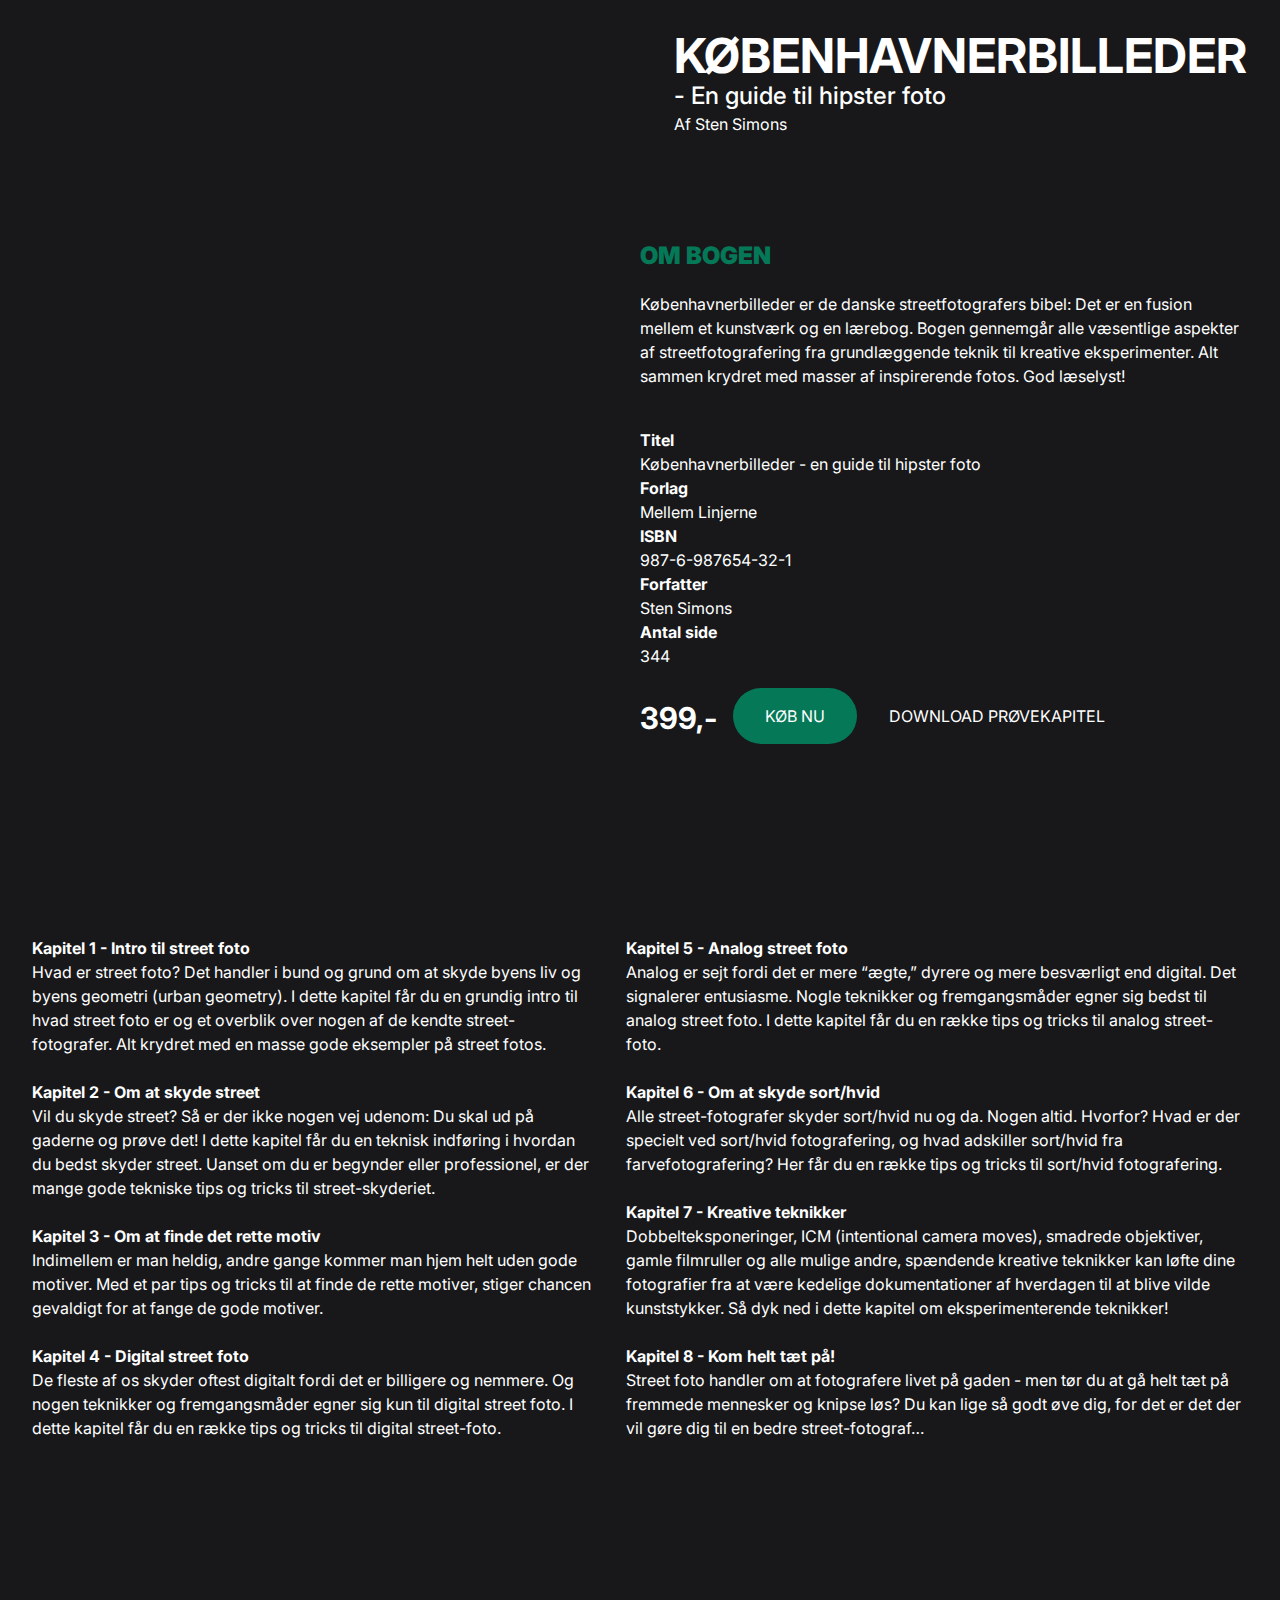
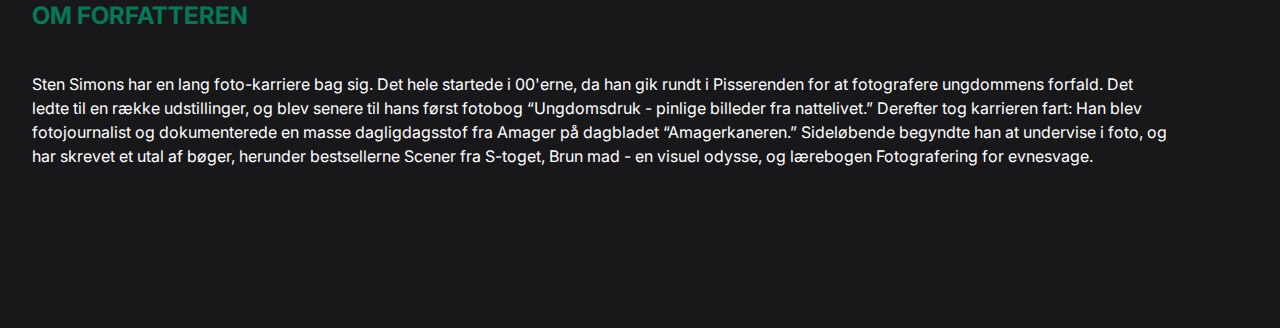
==== index.html @ c7a0a5b3 "Updates" ====
<!DOCTYPE html>
<html lang="en">
  <head>
    <meta charset="UTF-8" />
    <link rel="icon" type="image/svg+xml" href="/vite.svg" />
    <meta name="viewport" content="width=device-width, initial-scale=1.0" />
    <title>Vite App</title>
    <link rel="preconnect" href="https://fonts.googleapis.com" />
    <link rel="preconnect" href="https://fonts.gstatic.com" crossorigin />
    <link
      href="https://fonts.googleapis.com/css2?family=Inter:wght@100;200;300;400;500;600;700;800;900&display=swap"
      rel="stylesheet"
    />
    <script type="module" crossorigin src="./assets/main.ae54f498.js"></script>
    <link rel="stylesheet" href="./assets/index.f1d050c5.css">
  </head>
  <body class="bg-zinc-900 text-white">
    <section class="md:mb-10 md:grid md:grid-cols-2 md:place-items-center">
      <div class="text-center">
        <img class="mb-10" src="img/splash.jpeg" alt="" />
      </div>
      <div class="p-8">
        <h1 class="font text-4xl font-bold md:text-5xl">KØBENHAVNERBILLEDER</h1>
        <h2 class="text-2xl font-medium">- En guide til hipster foto</h2>
        <h3>Af Sten Simons</h3>
      </div>
    </section>
    <section class="mb-20 p-8 md:mb-40 md:grid md:grid-cols-2">
      <div>
        <img src="img/bog2.png" alt="" />
      </div>
      <div>
        <h2 class="mb-5 text-2xl font-black text-emerald-700">OM BOGEN</h2>
        <p class="mb-10">
          Københavnerbilleder er de danske streetfotografers bibel: Det er en
          fusion mellem et kunstværk og en lærebog. Bogen gennemgår alle
          væsentlige aspekter af streetfotografering fra grundlæggende teknik
          til kreative eksperimenter. Alt sammen krydret med masser af
          inspirerende fotos. God læselyst!
        </p>
        <div class="text-sl mb-5">
          <h3 class="font-bold">Titel</h3>
          <h4>Københavnerbilleder - en guide til hipster foto</h4>
          <h3 class="font-bold">Forlag</h3>
          <h4>Mellem Linjerne</h4>
          <h3 class="font-bold">ISBN</h3>
          <h4>987-6-987654-32-1</h4>
          <h3 class="font-bold">Forfatter</h3>
          <h4>Sten Simons</h4>
          <h3 class="font-bold">Antal side</h3>
          <h4>344</h4>
        </div>
        <div class="flex gap-4">
          <h4 class="mt-3 text-3xl font-bold">399,-</h4>
          <button class="rounded-full bg-emerald-700 p-4 pl-8 pr-8">
            KØB NU
          </button>
          <button class="rounded-full p-4">DOWNLOAD PRØVEKAPITEL</button>
        </div>
      </div>
    </section>

    <section class="m-8 gap-8 md:flex md:justify-start">
      <div>
        <h3 class="font-bold">Kapitel 1 - Intro til street foto</h3>
        <p>
          Hvad er street foto? Det handler i bund og grund om at skyde byens liv
          og byens geometri (urban geometry). I dette kapitel får du en grundig
          intro til hvad street foto er og et overblik over nogen af de kendte
          street-fotografer. Alt krydret med en masse gode eksempler på street
          fotos.
        </p>
        <h3 class="mt-6 font-bold">Kapitel 2 - Om at skyde street</h3>
        <p>
          Vil du skyde street? Så er der ikke nogen vej udenom: Du skal ud på
          gaderne og prøve det! I dette kapitel får du en teknisk indføring i
          hvordan du bedst skyder street. Uanset om du er begynder eller
          professionel, er der mange gode tekniske tips og tricks til
          street-skyderiet.
        </p>
        <h3 class="mt-6 font-bold">Kapitel 3 - Om at finde det rette motiv</h3>
        <p>
          Indimellem er man heldig, andre gange kommer man hjem helt uden gode
          motiver. Med et par tips og tricks til at finde de rette motiver,
          stiger chancen gevaldigt for at fange de gode motiver.
        </p>
        <h3 class="mt-6 font-bold">Kapitel 4 - Digital street foto</h3>
        <p>
          De fleste af os skyder oftest digitalt fordi det er billigere og
          nemmere. Og nogen teknikker og fremgangsmåder egner sig kun til
          digital street foto. I dette kapitel får du en række tips og tricks
          til digital street-foto.
        </p>
      </div>
      <div>
        <h3 class="font-bold">Kapitel 5 - Analog street foto</h3>
        <p>
          Analog er sejt fordi det er mere “ægte,” dyrere og mere besværligt end
          digital. Det signalerer entusiasme. Nogle teknikker og fremgangsmåder
          egner sig bedst til analog street foto. I dette kapitel får du en
          række tips og tricks til analog street-foto.
        </p>
        <h3 class="mt-6 font-bold">Kapitel 6 - Om at skyde sort/hvid</h3>
        <p>
          Alle street-fotografer skyder sort/hvid nu og da. Nogen altid.
          Hvorfor? Hvad er der specielt ved sort/hvid fotografering, og hvad
          adskiller sort/hvid fra farvefotografering? Her får du en række tips
          og tricks til sort/hvid fotografering.
        </p>
        <h3 class="mt-6 font-bold">Kapitel 7 - Kreative teknikker</h3>
        <p>
          Dobbelteksponeringer, ICM (intentional camera moves), smadrede
          objektiver, gamle filmruller og alle mulige andre, spændende kreative
          teknikker kan løfte dine fotografier fra at være kedelige
          dokumentationer af hverdagen til at blive vilde kunststykker. Så dyk
          ned i dette kapitel om eksperimenterende teknikker!
        </p>
        <h3 class="mt-6 font-bold">Kapitel 8 - Kom helt tæt på!</h3>
        <p>
          Street foto handler om at fotografere livet på gaden - men tør du at
          gå helt tæt på fremmede mennesker og knipse løs? Du kan lige så godt
          øve dig, for det er det der vil gøre dig til en bedre street-fotograf…
        </p>
      </div>
    </section>

    <section class="m-8 mt-40 gap-20 md:flex md:place-items-center">
      <div>
        <h2 class="mb-10 text-2xl font-bold text-emerald-700">
          OM FORFATTEREN
        </h2>
        <p>
          Sten Simons har en lang foto-karriere bag sig. Det hele startede i
          00'erne, da han gik rundt i Pisserenden for at fotografere ungdommens
          forfald. Det ledte til en række udstillinger, og blev senere til hans
          først fotobog “Ungdomsdruk - pinlige billeder fra nattelivet.”
          Derefter tog karrieren fart: Han blev fotojournalist og dokumenterede
          en masse dagligdagsstof fra Amager på dagbladet “Amagerkaneren.”
          Sideløbende begyndte han at undervise i foto, og har skrevet et utal
          af bøger, herunder bestsellerne Scener fra S-toget, Brun mad - en
          visuel odysse, og lærebogen Fotografering for evnesvage.
        </p>
      </div>
      <div>
        <img class="rounded-l-3xl" src="img/sten_simons.jpg" alt="" />
      </div>
    </section>

    <section class="m-20 grid grid-cols-3 object-cover">
      <img src="img/foraar-med-et-agfa-lebox-2-20.jpg" alt="" />
      <img src="img/orestad-til-islands-brygge-pentax-auto-110-16.jpg" alt="" />
      <img src="img/vinter-2021-med-lomo-smena-17.jpg" alt="" />
      <img src="img/tyk-taage-i-orestad.jpg" alt="" />
      <img src="img/nikkormat-ft2-remiseparken-7.jpg" alt="" />
      <img src="img/kbh-by-night-3.jpg" alt="" />
      <img src="img/agfa-genanvendeligt-kamera-35mm-film-2-7.jpg" alt="" />
      <img src="" alt="" />
    </section>
    
  </body>
</html>
---- assets/index.f1d050c5.css ----
*,:before,:after{box-sizing:border-box;border-width:0;border-style:solid;border-color:#e5e7eb}:before,:after{--tw-content: ""}html{line-height:1.5;-webkit-text-size-adjust:100%;-moz-tab-size:4;-o-tab-size:4;tab-size:4;font-family:ui-sans-serif,system-ui,-apple-system,BlinkMacSystemFont,Segoe UI,Roboto,Helvetica Neue,Arial,Noto Sans,sans-serif,"Apple Color Emoji","Segoe UI Emoji",Segoe UI Symbol,"Noto Color Emoji"}body{margin:0;line-height:inherit}hr{height:0;color:inherit;border-top-width:1px}abbr:where([title]){-webkit-text-decoration:underline dotted;text-decoration:underline dotted}h1,h2,h3,h4,h5,h6{font-size:inherit;font-weight:inherit}a{color:inherit;text-decoration:inherit}b,strong{font-weight:bolder}code,kbd,samp,pre{font-family:ui-monospace,SFMono-Regular,Menlo,Monaco,Consolas,Liberation Mono,Courier New,monospace;font-size:1em}small{font-size:80%}sub,sup{font-size:75%;line-height:0;position:relative;vertical-align:baseline}sub{bottom:-.25em}sup{top:-.5em}table{text-indent:0;border-color:inherit;border-collapse:collapse}button,input,optgroup,select,textarea{font-family:inherit;font-size:100%;font-weight:inherit;line-height:inherit;color:inherit;margin:0;padding:0}button,select{text-transform:none}button,[type=button],[type=reset],[type=submit]{-webkit-appearance:button;background-color:transparent;background-image:none}:-moz-focusring{outline:auto}:-moz-ui-invalid{box-shadow:none}progress{vertical-align:baseline}::-webkit-inner-spin-button,::-webkit-outer-spin-button{height:auto}[type=search]{-webkit-appearance:textfield;outline-offset:-2px}::-webkit-search-decoration{-webkit-appearance:none}::-webkit-file-upload-button{-webkit-appearance:button;font:inherit}summary{display:list-item}blockquote,dl,dd,h1,h2,h3,h4,h5,h6,hr,figure,p,pre{margin:0}fieldset{margin:0;padding:0}legend{padding:0}ol,ul,menu{list-style:none;margin:0;padding:0}textarea{resize:vertical}input::-moz-placeholder,textarea::-moz-placeholder{opacity:1;color:#9ca3af}input::placeholder,textarea::placeholder{opacity:1;color:#9ca3af}button,[role=button]{cursor:pointer}:disabled{cursor:default}img,svg,video,canvas,audio,iframe,embed,object{display:block;vertical-align:middle}img,video{max-width:100%;height:auto}[type=text],[type=email],[type=url],[type=password],[type=number],[type=date],[type=datetime-local],[type=month],[type=search],[type=tel],[type=time],[type=week],[multiple],textarea,select{-webkit-appearance:none;-moz-appearance:none;appearance:none;background-color:#fff;border-color:#6b7280;border-width:1px;border-radius:0;padding:.5rem .75rem;font-size:1rem;line-height:1.5rem;--tw-shadow: 0 0 #0000}[type=text]:focus,[type=email]:focus,[type=url]:focus,[type=password]:focus,[type=number]:focus,[type=date]:focus,[type=datetime-local]:focus,[type=month]:focus,[type=search]:focus,[type=tel]:focus,[type=time]:focus,[type=week]:focus,[multiple]:focus,textarea:focus,select:focus{outline:2px solid transparent;outline-offset:2px;--tw-ring-inset: var(--tw-empty, );--tw-ring-offset-width: 0px;--tw-ring-offset-color: #fff;--tw-ring-color: #2563eb;--tw-ring-offset-shadow: var(--tw-ring-inset) 0 0 0 var(--tw-ring-offset-width) var(--tw-ring-offset-color);--tw-ring-shadow: var(--tw-ring-inset) 0 0 0 calc(1px + var(--tw-ring-offset-width)) var(--tw-ring-color);box-shadow:var(--tw-ring-offset-shadow),var(--tw-ring-shadow),var(--tw-shadow);border-color:#2563eb}input::-moz-placeholder,textarea::-moz-placeholder{color:#6b7280;opacity:1}input::placeholder,textarea::placeholder{color:#6b7280;opacity:1}::-webkit-datetime-edit-fields-wrapper{padding:0}::-webkit-date-and-time-value{min-height:1.5em}::-webkit-datetime-edit,::-webkit-datetime-edit-year-field,::-webkit-datetime-edit-month-field,::-webkit-datetime-edit-day-field,::-webkit-datetime-edit-hour-field,::-webkit-datetime-edit-minute-field,::-webkit-datetime-edit-second-field,::-webkit-datetime-edit-millisecond-field,::-webkit-datetime-edit-meridiem-field{padding-top:0;padding-bottom:0}select{background-image:url("data:image/svg+xml,%3csvg xmlns='http://www.w3.org/2000/svg' fill='none' viewBox='0 0 20 20'%3e%3cpath stroke='%236b7280' stroke-linecap='round' stroke-linejoin='round' stroke-width='1.5' d='M6 8l4 4 4-4'/%3e%3c/svg%3e");background-position:right .5rem center;background-repeat:no-repeat;background-size:1.5em 1.5em;padding-right:2.5rem;-webkit-print-color-adjust:exact;color-adjust:exact;print-color-adjust:exact}[multiple]{background-image:initial;background-position:initial;background-repeat:unset;background-size:initial;padding-right:.75rem;-webkit-print-color-adjust:unset;color-adjust:unset;print-color-adjust:unset}[type=checkbox],[type=radio]{-webkit-appearance:none;-moz-appearance:none;appearance:none;padding:0;-webkit-print-color-adjust:exact;color-adjust:exact;print-color-adjust:exact;display:inline-block;vertical-align:middle;background-origin:border-box;-webkit-user-select:none;-moz-user-select:none;user-select:none;flex-shrink:0;height:1rem;width:1rem;color:#2563eb;background-color:#fff;border-color:#6b7280;border-width:1px;--tw-shadow: 0 0 #0000}[type=checkbox]{border-radius:0}[type=radio]{border-radius:100%}[type=checkbox]:focus,[type=radio]:focus{outline:2px solid transparent;outline-offset:2px;--tw-ring-inset: var(--tw-empty, );--tw-ring-offset-width: 2px;--tw-ring-offset-color: #fff;--tw-ring-color: #2563eb;--tw-ring-offset-shadow: var(--tw-ring-inset) 0 0 0 var(--tw-ring-offset-width) var(--tw-ring-offset-color);--tw-ring-shadow: var(--tw-ring-inset) 0 0 0 calc(2px + var(--tw-ring-offset-width)) var(--tw-ring-color);box-shadow:var(--tw-ring-offset-shadow),var(--tw-ring-shadow),var(--tw-shadow)}[type=checkbox]:checked,[type=radio]:checked{border-color:transparent;background-color:currentColor;background-size:100% 100%;background-position:center;background-repeat:no-repeat}[type=checkbox]:checked{background-image:url("data:image/svg+xml,%3csvg viewBox='0 0 16 16' fill='white' xmlns='http://www.w3.org/2000/svg'%3e%3cpath d='M12.207 4.793a1 1 0 010 1.414l-5 5a1 1 0 01-1.414 0l-2-2a1 1 0 011.414-1.414L6.5 9.086l4.293-4.293a1 1 0 011.414 0z'/%3e%3c/svg%3e")}[type=radio]:checked{background-image:url("data:image/svg+xml,%3csvg viewBox='0 0 16 16' fill='white' xmlns='http://www.w3.org/2000/svg'%3e%3ccircle cx='8' cy='8' r='3'/%3e%3c/svg%3e")}[type=checkbox]:checked:hover,[type=checkbox]:checked:focus,[type=radio]:checked:hover,[type=radio]:checked:focus{border-color:transparent;background-color:currentColor}[type=checkbox]:indeterminate{background-image:url("data:image/svg+xml,%3csvg xmlns='http://www.w3.org/2000/svg' fill='none' viewBox='0 0 16 16'%3e%3cpath stroke='white' stroke-linecap='round' stroke-linejoin='round' stroke-width='2' d='M4 8h8'/%3e%3c/svg%3e");border-color:transparent;background-color:currentColor;background-size:100% 100%;background-position:center;background-repeat:no-repeat}[type=checkbox]:indeterminate:hover,[type=checkbox]:indeterminate:focus{border-color:transparent;background-color:currentColor}[type=file]{background:unset;border-color:inherit;border-width:0;border-radius:0;padding:0;font-size:unset;line-height:inherit}[type=file]:focus{outline:1px solid ButtonText;outline:1px auto -webkit-focus-ring-color}body{font-family:Inter,sans-serif}*,:before,:after{--tw-border-spacing-x: 0;--tw-border-spacing-y: 0;--tw-translate-x: 0;--tw-translate-y: 0;--tw-rotate: 0;--tw-skew-x: 0;--tw-skew-y: 0;--tw-scale-x: 1;--tw-scale-y: 1;--tw-pan-x: ;--tw-pan-y: ;--tw-pinch-zoom: ;--tw-scroll-snap-strictness: proximity;--tw-ordinal: ;--tw-slashed-zero: ;--tw-numeric-figure: ;--tw-numeric-spacing: ;--tw-numeric-fraction: ;--tw-ring-inset: ;--tw-ring-offset-width: 0px;--tw-ring-offset-color: #fff;--tw-ring-color: rgb(59 130 246 / .5);--tw-ring-offset-shadow: 0 0 #0000;--tw-ring-shadow: 0 0 #0000;--tw-shadow: 0 0 #0000;--tw-shadow-colored: 0 0 #0000;--tw-blur: ;--tw-brightness: ;--tw-contrast: ;--tw-grayscale: ;--tw-hue-rotate: ;--tw-invert: ;--tw-saturate: ;--tw-sepia: ;--tw-drop-shadow: ;--tw-backdrop-blur: ;--tw-backdrop-brightness: ;--tw-backdrop-contrast: ;--tw-backdrop-grayscale: ;--tw-backdrop-hue-rotate: ;--tw-backdrop-invert: ;--tw-backdrop-opacity: ;--tw-backdrop-saturate: ;--tw-backdrop-sepia: }::-webkit-backdrop{--tw-border-spacing-x: 0;--tw-border-spacing-y: 0;--tw-translate-x: 0;--tw-translate-y: 0;--tw-rotate: 0;--tw-skew-x: 0;--tw-skew-y: 0;--tw-scale-x: 1;--tw-scale-y: 1;--tw-pan-x: ;--tw-pan-y: ;--tw-pinch-zoom: ;--tw-scroll-snap-strictness: proximity;--tw-ordinal: ;--tw-slashed-zero: ;--tw-numeric-figure: ;--tw-numeric-spacing: ;--tw-numeric-fraction: ;--tw-ring-inset: ;--tw-ring-offset-width: 0px;--tw-ring-offset-color: #fff;--tw-ring-color: rgb(59 130 246 / .5);--tw-ring-offset-shadow: 0 0 #0000;--tw-ring-shadow: 0 0 #0000;--tw-shadow: 0 0 #0000;--tw-shadow-colored: 0 0 #0000;--tw-blur: ;--tw-brightness: ;--tw-contrast: ;--tw-grayscale: ;--tw-hue-rotate: ;--tw-invert: ;--tw-saturate: ;--tw-sepia: ;--tw-drop-shadow: ;--tw-backdrop-blur: ;--tw-backdrop-brightness: ;--tw-backdrop-contrast: ;--tw-backdrop-grayscale: ;--tw-backdrop-hue-rotate: ;--tw-backdrop-invert: ;--tw-backdrop-opacity: ;--tw-backdrop-saturate: ;--tw-backdrop-sepia: }::backdrop{--tw-border-spacing-x: 0;--tw-border-spacing-y: 0;--tw-translate-x: 0;--tw-translate-y: 0;--tw-rotate: 0;--tw-skew-x: 0;--tw-skew-y: 0;--tw-scale-x: 1;--tw-scale-y: 1;--tw-pan-x: ;--tw-pan-y: ;--tw-pinch-zoom: ;--tw-scroll-snap-strictness: proximity;--tw-ordinal: ;--tw-slashed-zero: ;--tw-numeric-figure: ;--tw-numeric-spacing: ;--tw-numeric-fraction: ;--tw-ring-inset: ;--tw-ring-offset-width: 0px;--tw-ring-offset-color: #fff;--tw-ring-color: rgb(59 130 246 / .5);--tw-ring-offset-shadow: 0 0 #0000;--tw-ring-shadow: 0 0 #0000;--tw-shadow: 0 0 #0000;--tw-shadow-colored: 0 0 #0000;--tw-blur: ;--tw-brightness: ;--tw-contrast: ;--tw-grayscale: ;--tw-hue-rotate: ;--tw-invert: ;--tw-saturate: ;--tw-sepia: ;--tw-drop-shadow: ;--tw-backdrop-blur: ;--tw-backdrop-brightness: ;--tw-backdrop-contrast: ;--tw-backdrop-grayscale: ;--tw-backdrop-hue-rotate: ;--tw-backdrop-invert: ;--tw-backdrop-opacity: ;--tw-backdrop-saturate: ;--tw-backdrop-sepia: }.m-8{margin:2rem}.m-20{margin:5rem}.mb-10{margin-bottom:2.5rem}.mb-20{margin-bottom:5rem}.mb-5{margin-bottom:1.25rem}.mt-3{margin-top:.75rem}.mt-6{margin-top:1.5rem}.mt-40{margin-top:10rem}.flex{display:flex}.grid{display:grid}.grid-cols-3{grid-template-columns:repeat(3,minmax(0,1fr))}.gap-4{gap:1rem}.gap-8{gap:2rem}.gap-20{gap:5rem}.rounded-full{border-radius:9999px}.rounded-l-3xl{border-top-left-radius:1.5rem;border-bottom-left-radius:1.5rem}.bg-zinc-900{--tw-bg-opacity: 1;background-color:rgb(24 24 27 / var(--tw-bg-opacity))}.bg-emerald-700{--tw-bg-opacity: 1;background-color:rgb(4 120 87 / var(--tw-bg-opacity))}.object-cover{-o-object-fit:cover;object-fit:cover}.p-8{padding:2rem}.p-4{padding:1rem}.pl-8{padding-left:2rem}.pr-8{padding-right:2rem}.text-center{text-align:center}.text-4xl{font-size:2.25rem;line-height:2.5rem}.text-2xl{font-size:1.5rem;line-height:2rem}.text-3xl{font-size:1.875rem;line-height:2.25rem}.font-bold{font-weight:700}.font-medium{font-weight:500}.font-black{font-weight:900}.text-white{--tw-text-opacity: 1;color:rgb(255 255 255 / var(--tw-text-opacity))}.text-emerald-700{--tw-text-opacity: 1;color:rgb(4 120 87 / var(--tw-text-opacity))}.ring{--tw-ring-offset-shadow: var(--tw-ring-inset) 0 0 0 var(--tw-ring-offset-width) var(--tw-ring-offset-color);--tw-ring-shadow: var(--tw-ring-inset) 0 0 0 calc(3px + var(--tw-ring-offset-width)) var(--tw-ring-color);box-shadow:var(--tw-ring-offset-shadow),var(--tw-ring-shadow),var(--tw-shadow, 0 0 #0000)}@media (min-width: 768px){.md\:mb-10{margin-bottom:2.5rem}.md\:mb-40{margin-bottom:10rem}.md\:flex{display:flex}.md\:grid{display:grid}.md\:grid-cols-2{grid-template-columns:repeat(2,minmax(0,1fr))}.md\:place-items-center{place-items:center}.md\:justify-start{justify-content:flex-start}.md\:text-5xl{font-size:3rem;line-height:1}}
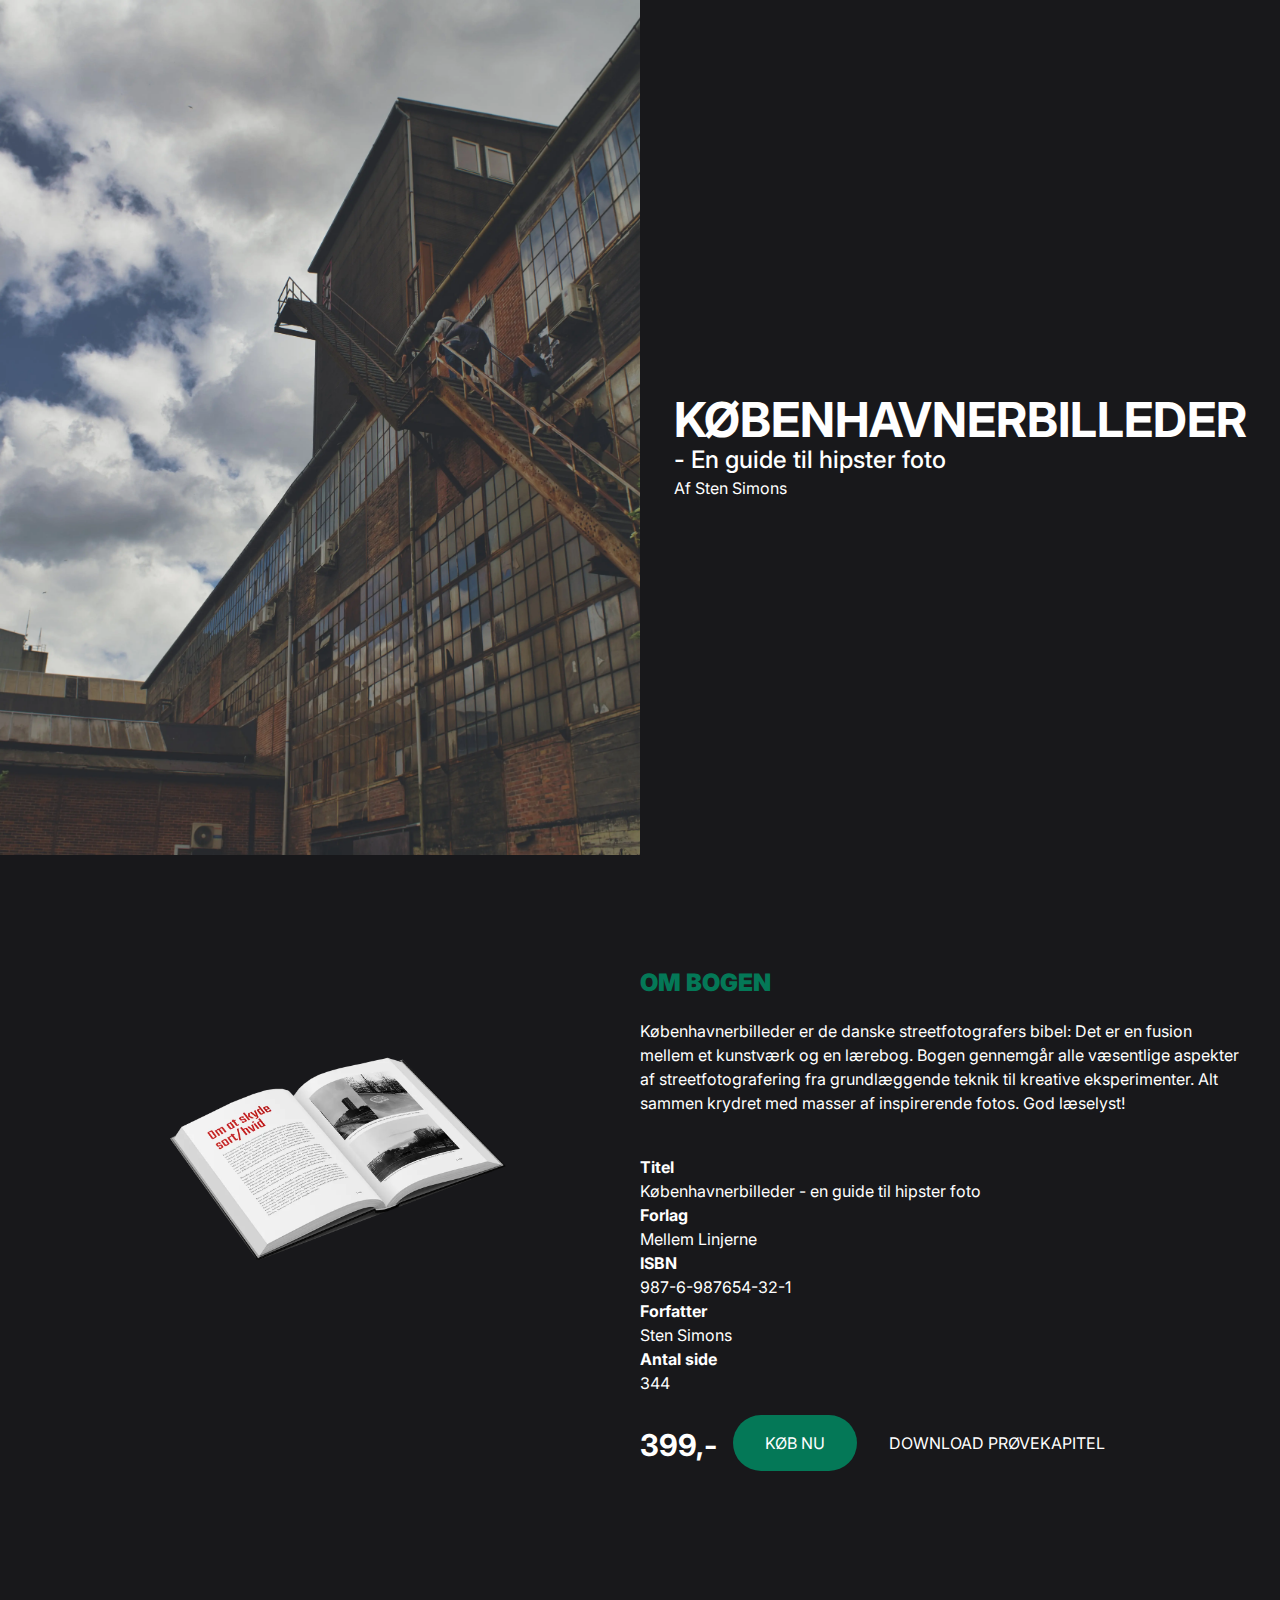
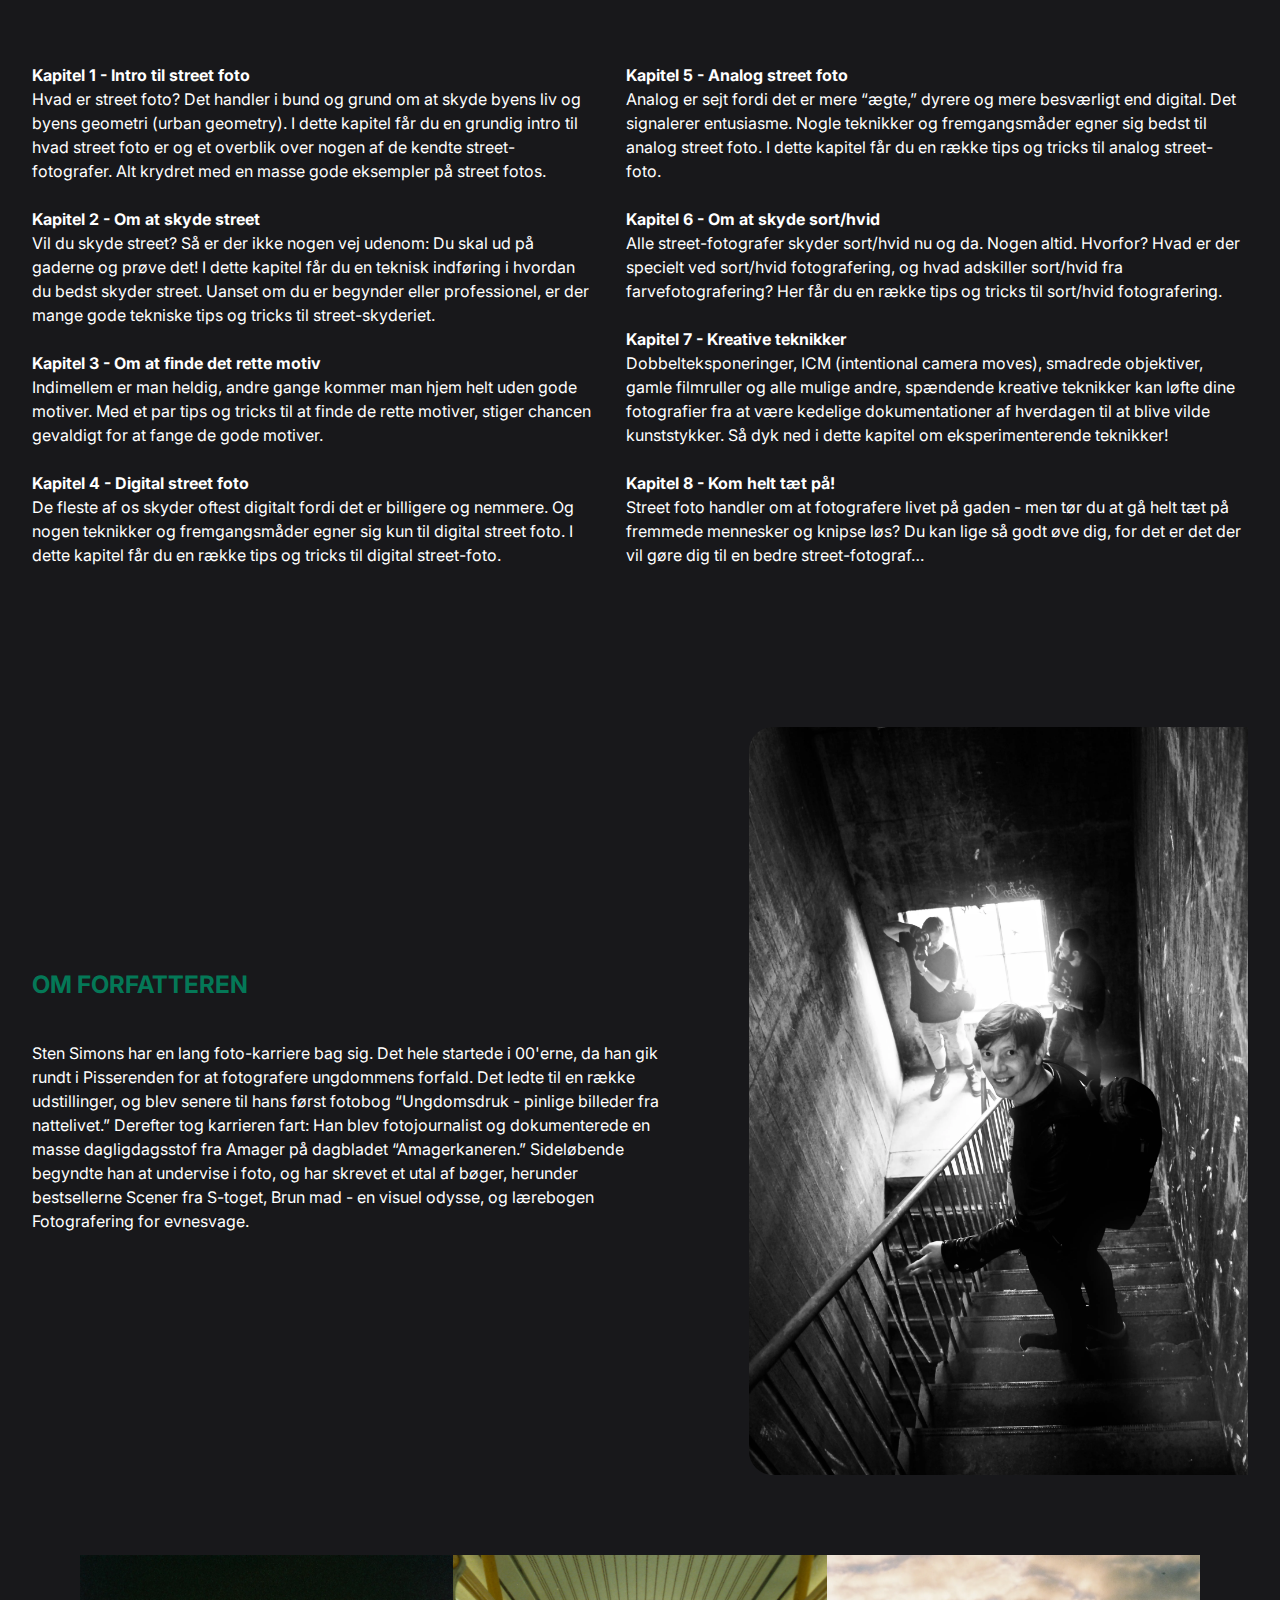
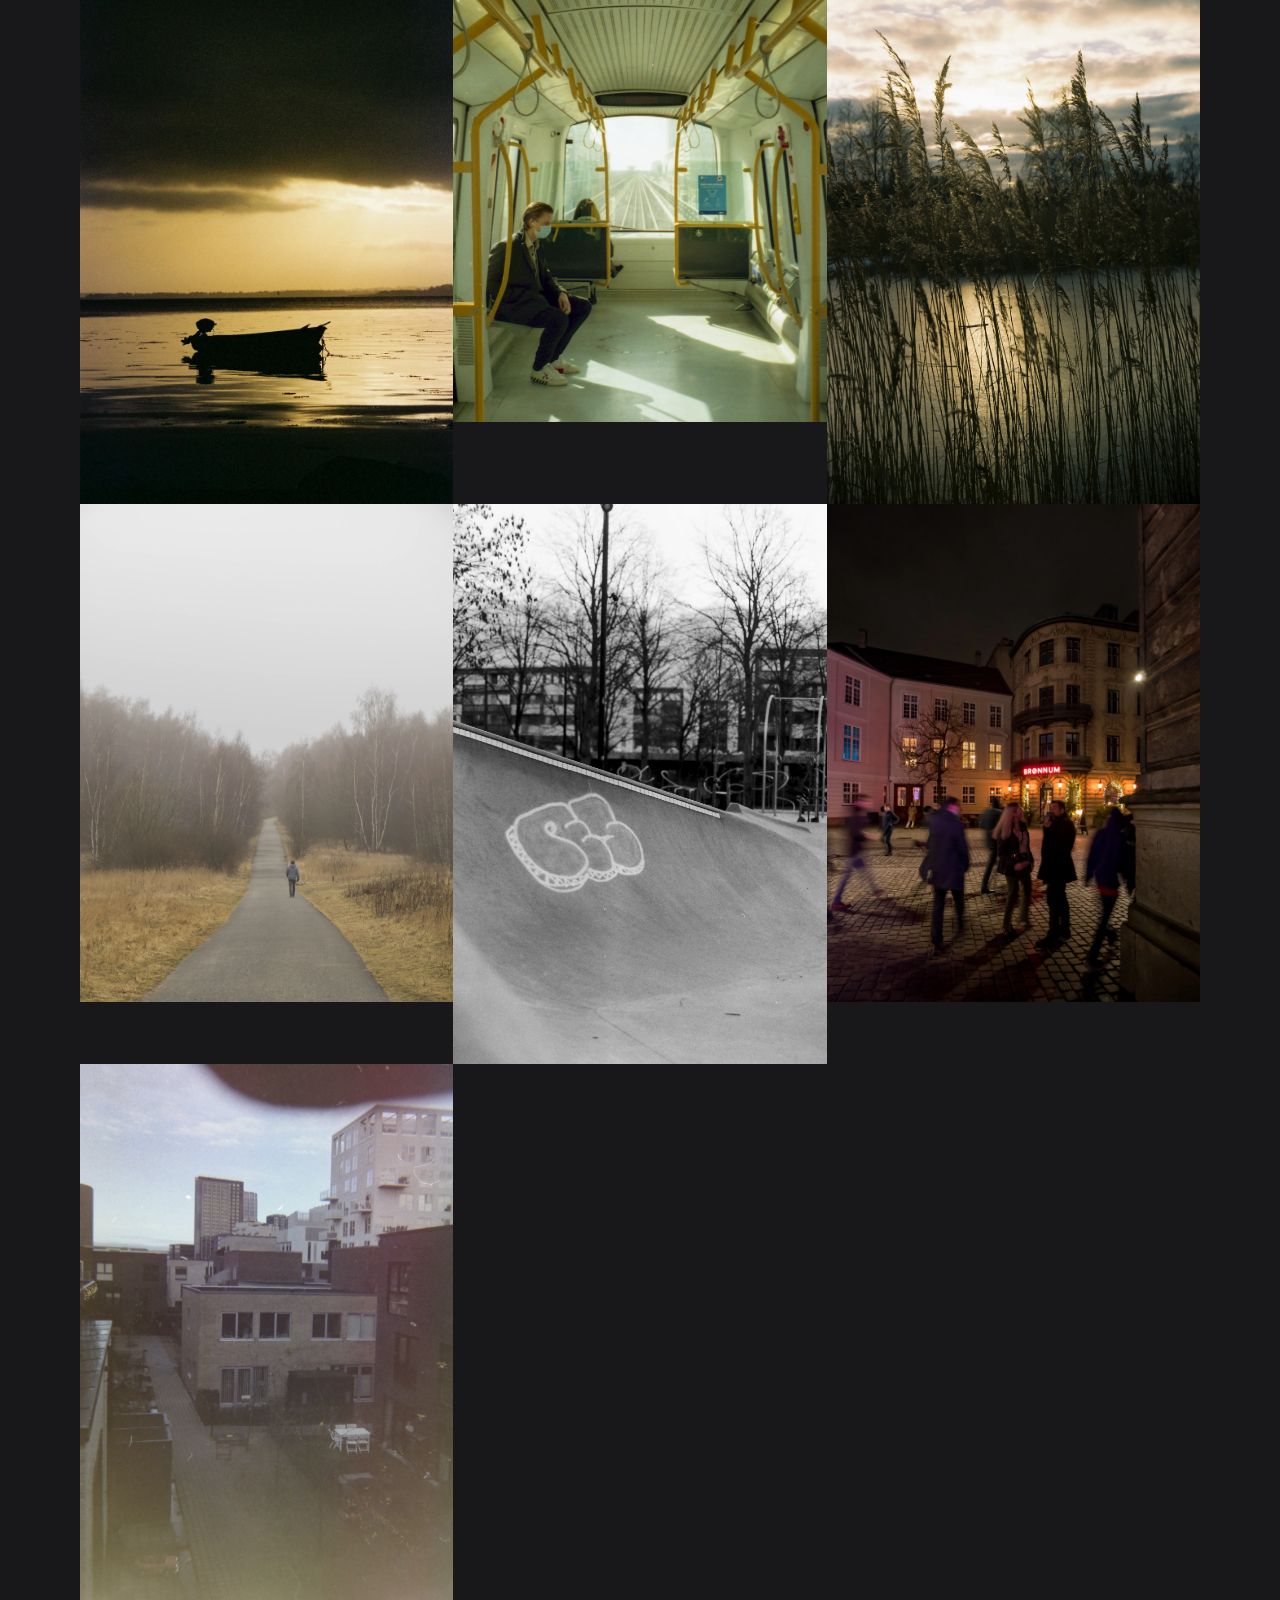
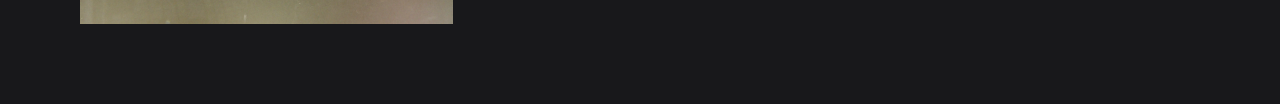
==== commit 7971fa12: "Updates" ====
--- a/index.html
+++ b/index.html
@@ -17,7 +17,7 @@
   <body class="bg-zinc-900 text-white">
     <section class="md:mb-10 md:grid md:grid-cols-2 md:place-items-center">
       <div class="text-center">
-        <img class="mb-10" src="img/splash.jpeg" alt="" />
+        <img class="mb-10" src="img/splash.webp" alt="" />
       </div>
       <div class="p-8">
         <h1 class="font text-4xl font-bold md:text-5xl">KØBENHAVNERBILLEDER</h1>
@@ -27,7 +27,7 @@
     </section>
     <section class="mb-20 p-8 md:mb-40 md:grid md:grid-cols-2">
       <div>
-        <img src="img/bog2.png" alt="" />
+        <img src="img/bog2.webp" alt="" />
       </div>
       <div>
         <h2 class="mb-5 text-2xl font-black text-emerald-700">OM BOGEN</h2>
@@ -142,18 +142,21 @@
         </p>
       </div>
       <div>
-        <img class="rounded-l-3xl" src="img/sten_simons.jpg" alt="" />
+        <img class="rounded-l-3xl" src="img/sten_simons.webp" alt="" />
       </div>
     </section>
 
     <section class="m-20 grid grid-cols-3 object-cover">
-      <img src="img/foraar-med-et-agfa-lebox-2-20.jpg" alt="" />
-      <img src="img/orestad-til-islands-brygge-pentax-auto-110-16.jpg" alt="" />
-      <img src="img/vinter-2021-med-lomo-smena-17.jpg" alt="" />
-      <img src="img/tyk-taage-i-orestad.jpg" alt="" />
-      <img src="img/nikkormat-ft2-remiseparken-7.jpg" alt="" />
-      <img src="img/kbh-by-night-3.jpg" alt="" />
-      <img src="img/agfa-genanvendeligt-kamera-35mm-film-2-7.jpg" alt="" />
+      <img src="img/foraar-med-et-agfa-lebox-2-20.webp" alt="" />
+      <img
+        src="img/orestad-til-islands-brygge-pentax-auto-110-16.webp"
+        alt=""
+      />
+      <img src="img/vinter-2021-med-lomo-smena-17.webp" alt="" />
+      <img src="img/tyk-taage-i-orestad.webp" alt="" />
+      <img src="img/nikkormat-ft2-remiseparken-7.webp" alt="" />
+      <img src="img/kbh-by-night-3.webp" alt="" />
+      <img src="img/agfa-genanvendeligt-kamera-35mm-film-2-7.webp" alt="" />
       <img src="" alt="" />
     </section>
     
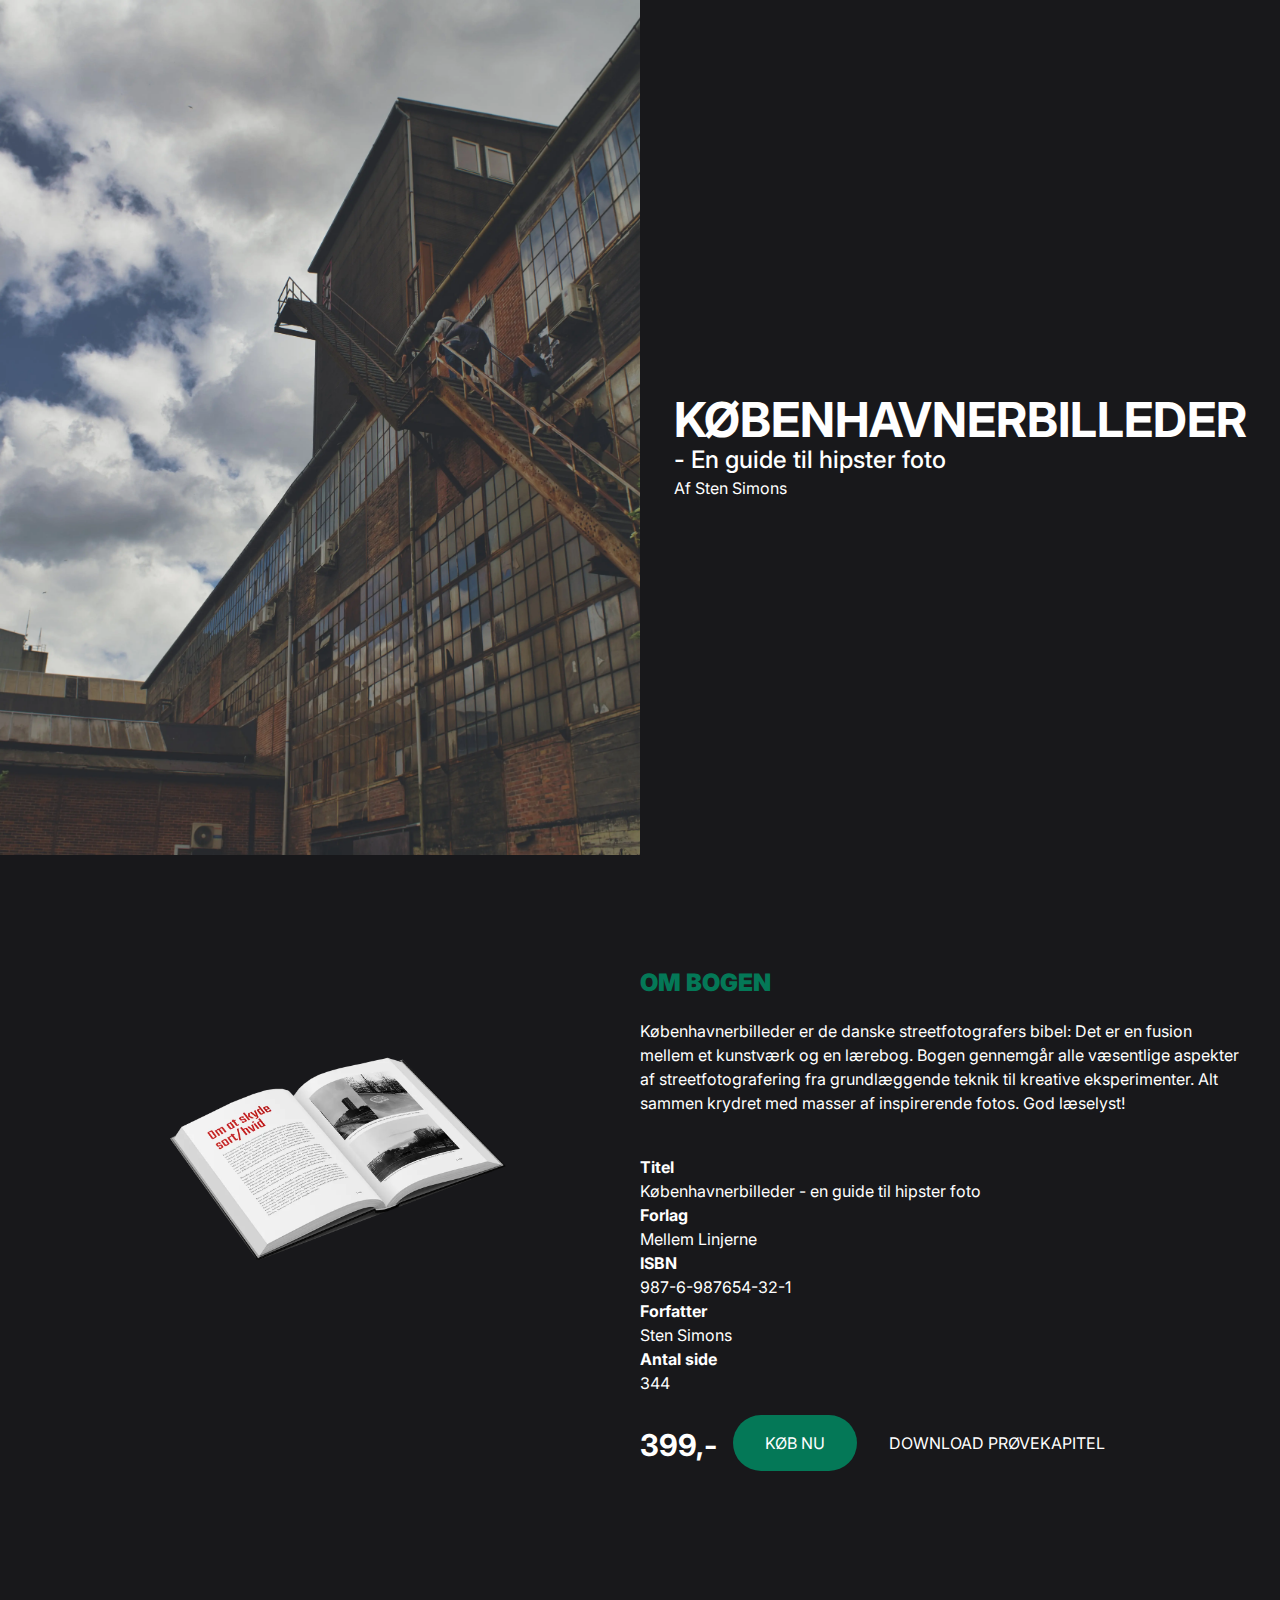
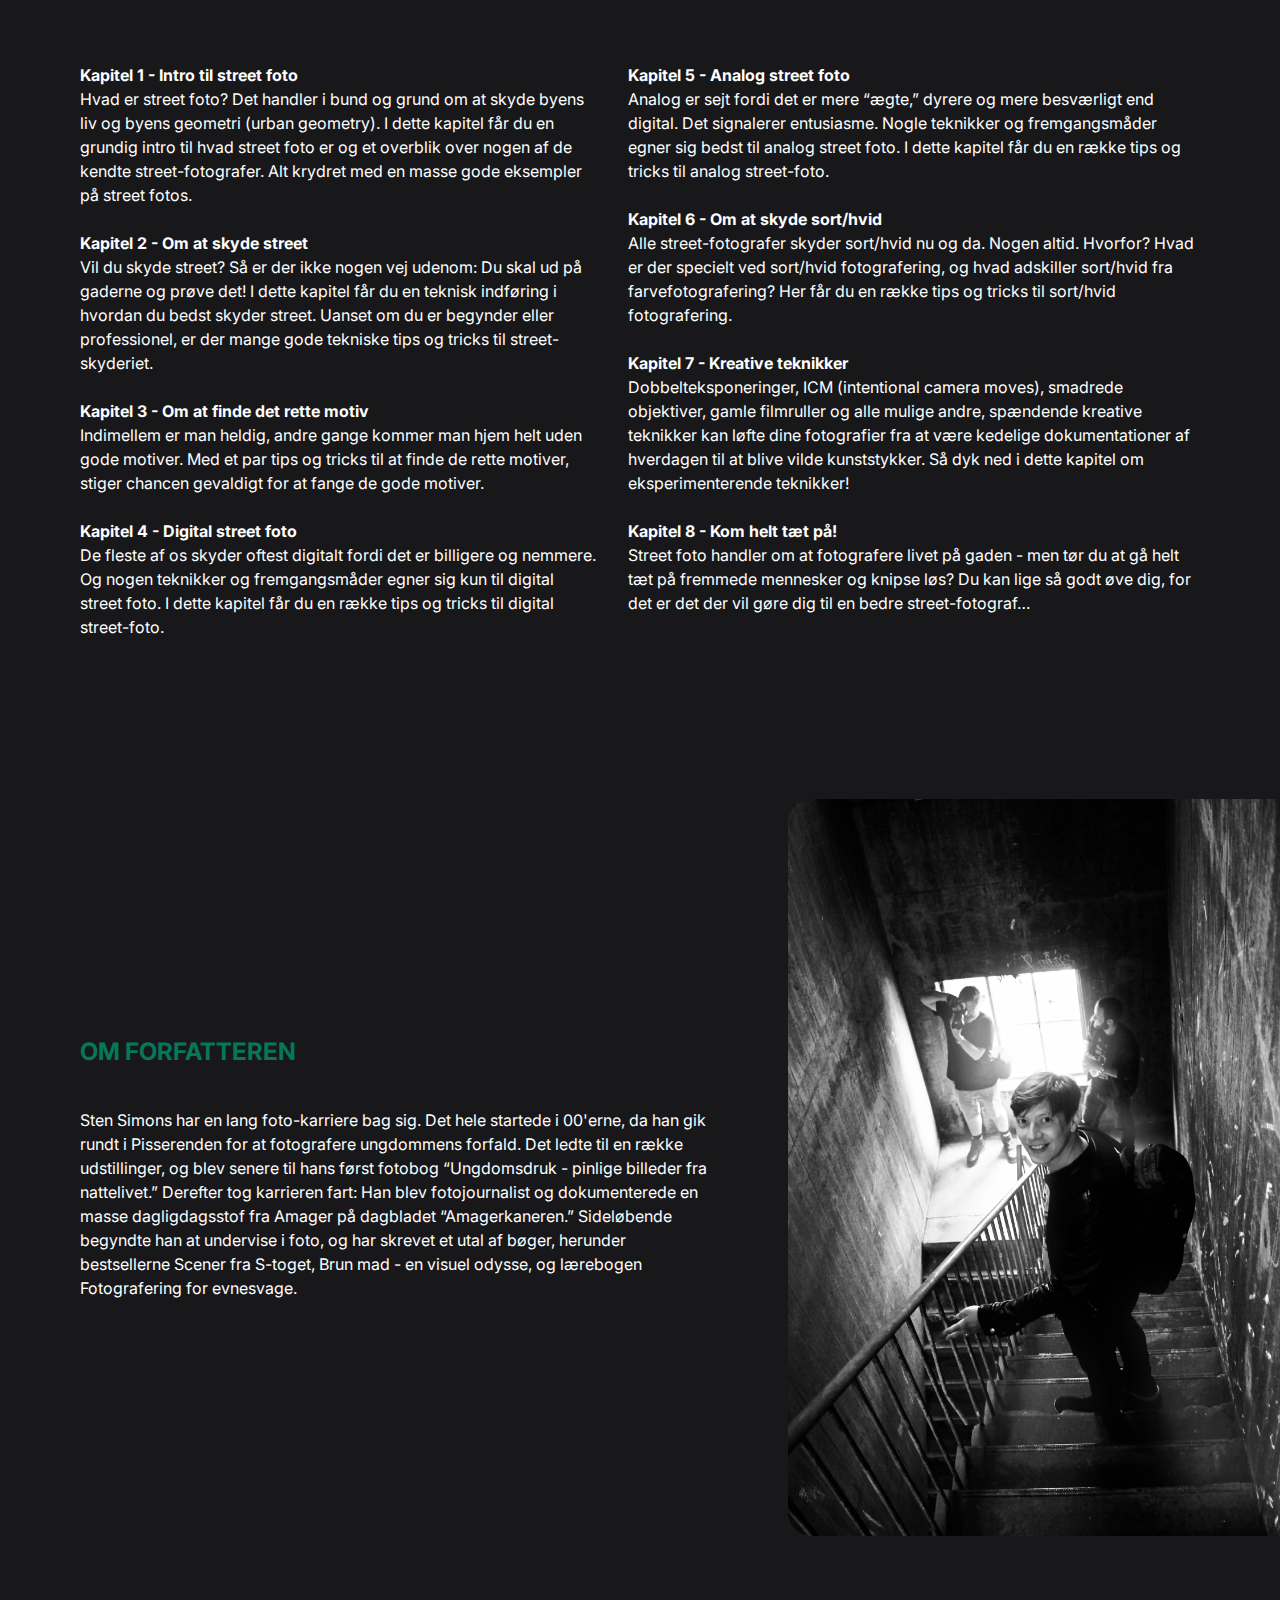
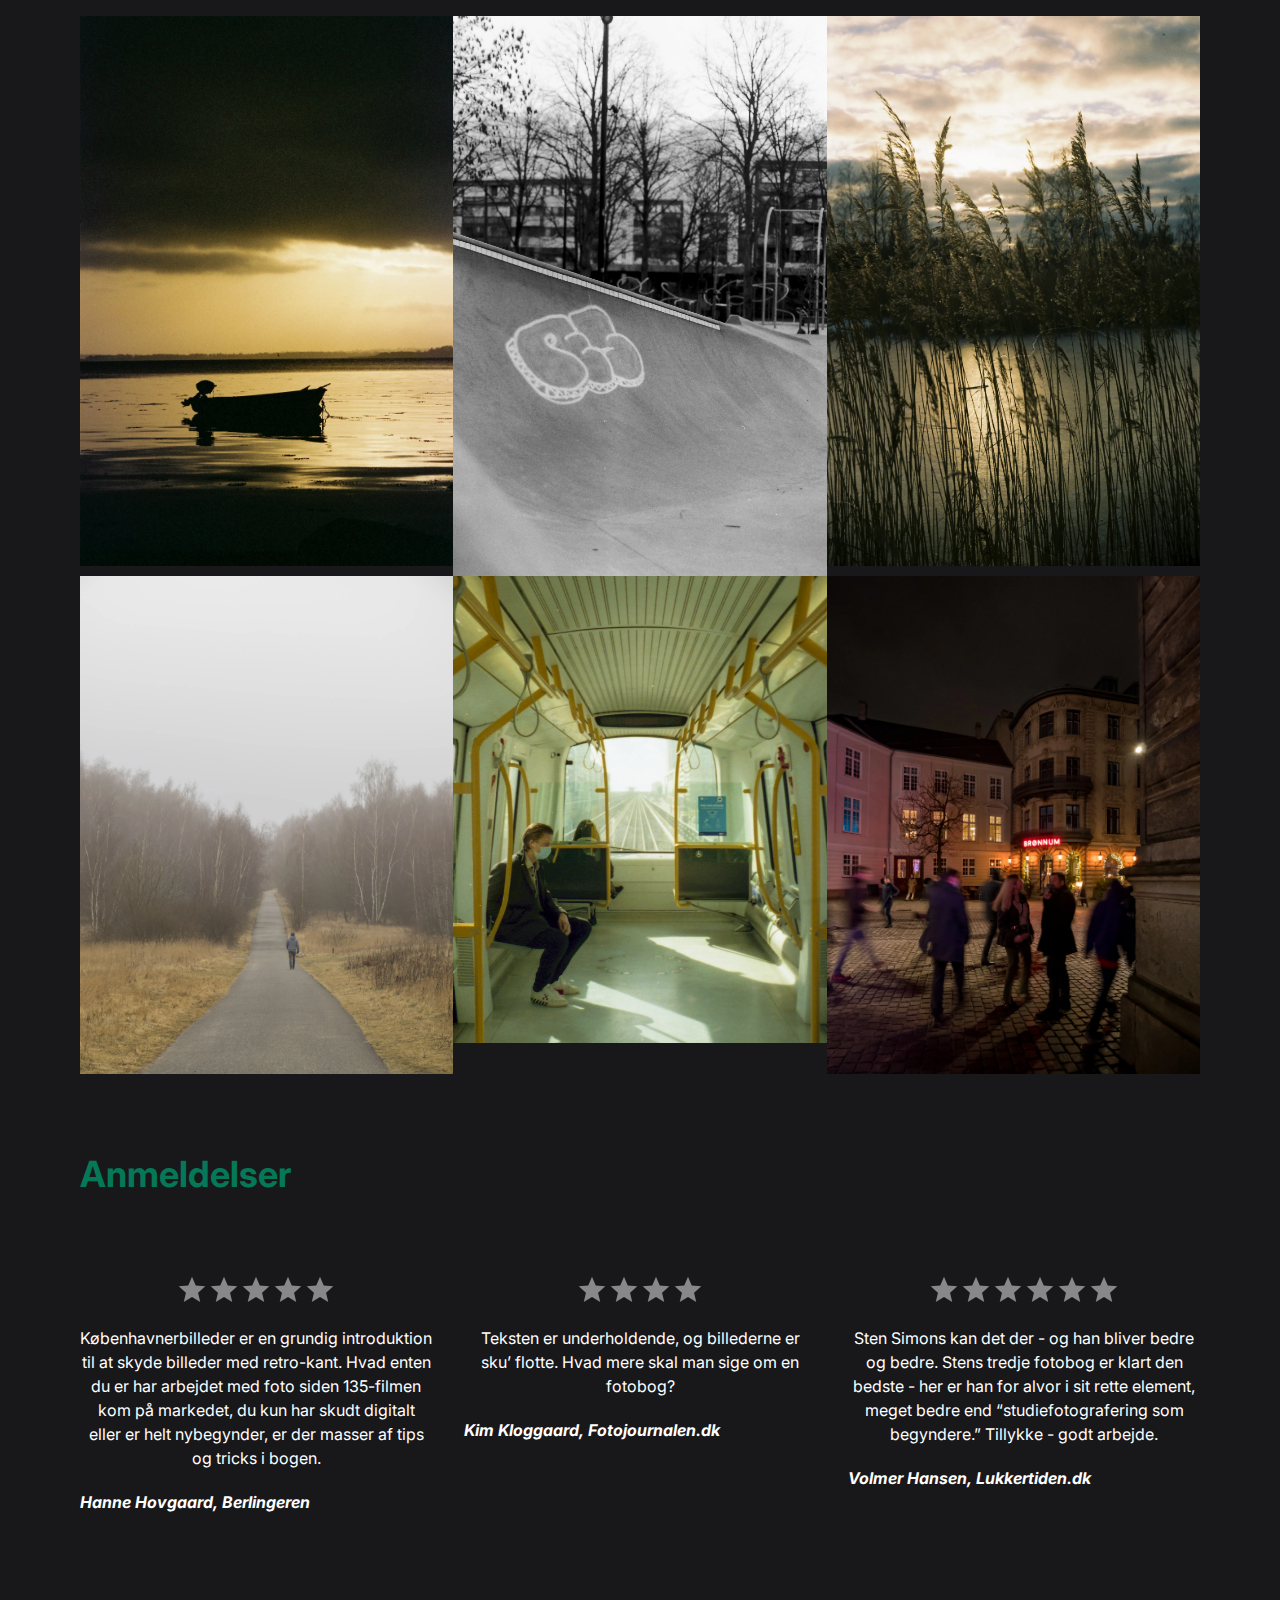
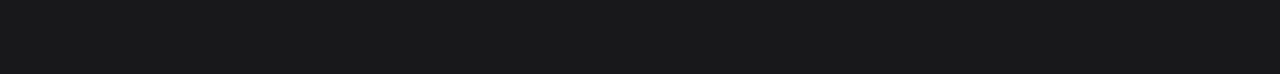
==== commit 945ef124: "Updates" ====
--- a/index.html
+++ b/index.html
@@ -12,7 +12,7 @@
       rel="stylesheet"
     />
     <script type="module" crossorigin src="./assets/main.ae54f498.js"></script>
-    <link rel="stylesheet" href="./assets/index.f1d050c5.css">
+    <link rel="stylesheet" href="./assets/index.e3ad547f.css">
   </head>
   <body class="bg-zinc-900 text-white">
     <section class="md:mb-10 md:grid md:grid-cols-2 md:place-items-center">
@@ -60,7 +60,7 @@
       </div>
     </section>
 
-    <section class="m-8 gap-8 md:flex md:justify-start">
+    <section class="m-8 gap-8 md:m-20 md:flex md:justify-start">
       <div>
         <h3 class="font-bold">Kapitel 1 - Intro til street foto</h3>
         <p>
@@ -124,8 +124,8 @@
       </div>
     </section>
 
-    <section class="m-8 mt-40 gap-20 md:flex md:place-items-center">
-      <div>
+    <section class="mt-40 gap-20 md:ml-20 md:flex md:place-items-center">
+      <div class="">
         <h2 class="mb-10 text-2xl font-bold text-emerald-700">
           OM FORFATTEREN
         </h2>
@@ -146,18 +146,143 @@
       </div>
     </section>
 
-    <section class="m-20 grid grid-cols-3 object-cover">
+    <section class="m-8 grid grid-cols-3 md:m-20">
       <img src="img/foraar-med-et-agfa-lebox-2-20.webp" alt="" />
+      <img src="img/nikkormat-ft2-remiseparken-7.webp" alt="" />
+      <img src="img/vinter-2021-med-lomo-smena-17.webp" alt="" />
+      <img src="img/tyk-taage-i-orestad.webp" alt="" />
       <img
         src="img/orestad-til-islands-brygge-pentax-auto-110-16.webp"
         alt=""
       />
-      <img src="img/vinter-2021-med-lomo-smena-17.webp" alt="" />
-      <img src="img/tyk-taage-i-orestad.webp" alt="" />
-      <img src="img/nikkormat-ft2-remiseparken-7.webp" alt="" />
       <img src="img/kbh-by-night-3.webp" alt="" />
-      <img src="img/agfa-genanvendeligt-kamera-35mm-film-2-7.webp" alt="" />
-      <img src="" alt="" />
+    </section>
+
+    <section class="m-8 md:m-20 md:mb-40">
+      <h2 class="mb-20 text-4xl font-bold text-emerald-700">Anmeldelser</h2>
+      <div class="gap-8 md:grid md:grid-cols-3">
+        <div>
+          <div class="flex justify-center">
+            <svg width="32" height="32" viewBox="0 0 24 24">
+              <path
+                fill="#888888"
+                d="M12 17.27L18.18 21l-1.64-7.03L22 9.24l-7.19-.61L12 2L9.19 8.63L2 9.24l5.46 4.73L5.82 21L12 17.27z"
+              />
+            </svg>
+            <svg width="32" height="32" viewBox="0 0 24 24">
+              <path
+                fill="#888888"
+                d="M12 17.27L18.18 21l-1.64-7.03L22 9.24l-7.19-.61L12 2L9.19 8.63L2 9.24l5.46 4.73L5.82 21L12 17.27z"
+              />
+            </svg>
+            <svg width="32" height="32" viewBox="0 0 24 24">
+              <path
+                fill="#888888"
+                d="M12 17.27L18.18 21l-1.64-7.03L22 9.24l-7.19-.61L12 2L9.19 8.63L2 9.24l5.46 4.73L5.82 21L12 17.27z"
+              />
+            </svg>
+            <svg width="32" height="32" viewBox="0 0 24 24">
+              <path
+                fill="#888888"
+                d="M12 17.27L18.18 21l-1.64-7.03L22 9.24l-7.19-.61L12 2L9.19 8.63L2 9.24l5.46 4.73L5.82 21L12 17.27z"
+              />
+            </svg>
+            <svg width="32" height="32" viewBox="0 0 24 24">
+              <path
+                fill="#888888"
+                d="M12 17.27L18.18 21l-1.64-7.03L22 9.24l-7.19-.61L12 2L9.19 8.63L2 9.24l5.46 4.73L5.82 21L12 17.27z"
+              />
+            </svg>
+          </div>
+          <p class="mt-5 text-center">
+            Københavnerbilleder er en grundig introduktion til at skyde billeder
+            med retro-kant. Hvad enten du er har arbejdet med foto siden
+            135-filmen kom på markedet, du kun har skudt digitalt eller er helt
+            nybegynder, er der masser af tips og tricks i bogen.
+          </p>
+          <h4 class="mt-5 font-bold italic">Hanne Hovgaard, Berlingeren</h4>
+        </div>
+        <div>
+          <div class="flex justify-center">
+            <svg width="32" height="32" viewBox="0 0 24 24">
+              <path
+                fill="#888888"
+                d="M12 17.27L18.18 21l-1.64-7.03L22 9.24l-7.19-.61L12 2L9.19 8.63L2 9.24l5.46 4.73L5.82 21L12 17.27z"
+              />
+            </svg>
+            <svg width="32" height="32" viewBox="0 0 24 24">
+              <path
+                fill="#888888"
+                d="M12 17.27L18.18 21l-1.64-7.03L22 9.24l-7.19-.61L12 2L9.19 8.63L2 9.24l5.46 4.73L5.82 21L12 17.27z"
+              />
+            </svg>
+            <svg width="32" height="32" viewBox="0 0 24 24">
+              <path
+                fill="#888888"
+                d="M12 17.27L18.18 21l-1.64-7.03L22 9.24l-7.19-.61L12 2L9.19 8.63L2 9.24l5.46 4.73L5.82 21L12 17.27z"
+              />
+            </svg>
+            <svg width="32" height="32" viewBox="0 0 24 24">
+              <path
+                fill="#888888"
+                d="M12 17.27L18.18 21l-1.64-7.03L22 9.24l-7.19-.61L12 2L9.19 8.63L2 9.24l5.46 4.73L5.82 21L12 17.27z"
+              />
+            </svg>
+          </div>
+          <p class="mt-5 text-center">
+            Teksten er underholdende, og billederne er sku’ flotte. Hvad mere
+            skal man sige om en fotobog?
+          </p>
+          <h4 class="mt-5 font-bold italic">Kim Kloggaard, Fotojournalen.dk</h4>
+        </div>
+        <div>
+          <div class="flex justify-center">
+            <svg width="32" height="32" viewBox="0 0 24 24">
+              <path
+                fill="#888888"
+                d="M12 17.27L18.18 21l-1.64-7.03L22 9.24l-7.19-.61L12 2L9.19 8.63L2 9.24l5.46 4.73L5.82 21L12 17.27z"
+              />
+            </svg>
+            <svg width="32" height="32" viewBox="0 0 24 24">
+              <path
+                fill="#888888"
+                d="M12 17.27L18.18 21l-1.64-7.03L22 9.24l-7.19-.61L12 2L9.19 8.63L2 9.24l5.46 4.73L5.82 21L12 17.27z"
+              />
+            </svg>
+            <svg width="32" height="32" viewBox="0 0 24 24">
+              <path
+                fill="#888888"
+                d="M12 17.27L18.18 21l-1.64-7.03L22 9.24l-7.19-.61L12 2L9.19 8.63L2 9.24l5.46 4.73L5.82 21L12 17.27z"
+              />
+            </svg>
+            <svg width="32" height="32" viewBox="0 0 24 24">
+              <path
+                fill="#888888"
+                d="M12 17.27L18.18 21l-1.64-7.03L22 9.24l-7.19-.61L12 2L9.19 8.63L2 9.24l5.46 4.73L5.82 21L12 17.27z"
+              />
+            </svg>
+            <svg width="32" height="32" viewBox="0 0 24 24">
+              <path
+                fill="#888888"
+                d="M12 17.27L18.18 21l-1.64-7.03L22 9.24l-7.19-.61L12 2L9.19 8.63L2 9.24l5.46 4.73L5.82 21L12 17.27z"
+              />
+            </svg>
+            <svg width="32" height="32" viewBox="0 0 24 24">
+              <path
+                fill="#888888"
+                d="M12 17.27L18.18 21l-1.64-7.03L22 9.24l-7.19-.61L12 2L9.19 8.63L2 9.24l5.46 4.73L5.82 21L12 17.27z"
+              />
+            </svg>
+          </div>
+          <p class="mt-5 text-center">
+            Sten Simons kan det der - og han bliver bedre og bedre. Stens tredje
+            fotobog er klart den bedste - her er han for alvor i sit rette
+            element, meget bedre end “studiefotografering som begyndere.”
+            Tillykke - godt arbejde.
+          </p>
+          <h4 class="mt-5 font-bold italic">Volmer Hansen, Lukkertiden.dk</h4>
+        </div>
+      </div>
     </section>
     
   </body>
--- a/assets/index.e3ad547f.css
+++ b/assets/index.e3ad547f.css
@@ -0,0 +1 @@
+*,:before,:after{box-sizing:border-box;border-width:0;border-style:solid;border-color:#e5e7eb}:before,:after{--tw-content: ""}html{line-height:1.5;-webkit-text-size-adjust:100%;-moz-tab-size:4;-o-tab-size:4;tab-size:4;font-family:ui-sans-serif,system-ui,-apple-system,BlinkMacSystemFont,Segoe UI,Roboto,Helvetica Neue,Arial,Noto Sans,sans-serif,"Apple Color Emoji","Segoe UI Emoji",Segoe UI Symbol,"Noto Color Emoji"}body{margin:0;line-height:inherit}hr{height:0;color:inherit;border-top-width:1px}abbr:where([title]){-webkit-text-decoration:underline dotted;text-decoration:underline dotted}h1,h2,h3,h4,h5,h6{font-size:inherit;font-weight:inherit}a{color:inherit;text-decoration:inherit}b,strong{font-weight:bolder}code,kbd,samp,pre{font-family:ui-monospace,SFMono-Regular,Menlo,Monaco,Consolas,Liberation Mono,Courier New,monospace;font-size:1em}small{font-size:80%}sub,sup{font-size:75%;line-height:0;position:relative;vertical-align:baseline}sub{bottom:-.25em}sup{top:-.5em}table{text-indent:0;border-color:inherit;border-collapse:collapse}button,input,optgroup,select,textarea{font-family:inherit;font-size:100%;font-weight:inherit;line-height:inherit;color:inherit;margin:0;padding:0}button,select{text-transform:none}button,[type=button],[type=reset],[type=submit]{-webkit-appearance:button;background-color:transparent;background-image:none}:-moz-focusring{outline:auto}:-moz-ui-invalid{box-shadow:none}progress{vertical-align:baseline}::-webkit-inner-spin-button,::-webkit-outer-spin-button{height:auto}[type=search]{-webkit-appearance:textfield;outline-offset:-2px}::-webkit-search-decoration{-webkit-appearance:none}::-webkit-file-upload-button{-webkit-appearance:button;font:inherit}summary{display:list-item}blockquote,dl,dd,h1,h2,h3,h4,h5,h6,hr,figure,p,pre{margin:0}fieldset{margin:0;padding:0}legend{padding:0}ol,ul,menu{list-style:none;margin:0;padding:0}textarea{resize:vertical}input::-moz-placeholder,textarea::-moz-placeholder{opacity:1;color:#9ca3af}input::placeholder,textarea::placeholder{opacity:1;color:#9ca3af}button,[role=button]{cursor:pointer}:disabled{cursor:default}img,svg,video,canvas,audio,iframe,embed,object{display:block;vertical-align:middle}img,video{max-width:100%;height:auto}[type=text],[type=email],[type=url],[type=password],[type=number],[type=date],[type=datetime-local],[type=month],[type=search],[type=tel],[type=time],[type=week],[multiple],textarea,select{-webkit-appearance:none;-moz-appearance:none;appearance:none;background-color:#fff;border-color:#6b7280;border-width:1px;border-radius:0;padding:.5rem .75rem;font-size:1rem;line-height:1.5rem;--tw-shadow: 0 0 #0000}[type=text]:focus,[type=email]:focus,[type=url]:focus,[type=password]:focus,[type=number]:focus,[type=date]:focus,[type=datetime-local]:focus,[type=month]:focus,[type=search]:focus,[type=tel]:focus,[type=time]:focus,[type=week]:focus,[multiple]:focus,textarea:focus,select:focus{outline:2px solid transparent;outline-offset:2px;--tw-ring-inset: var(--tw-empty, );--tw-ring-offset-width: 0px;--tw-ring-offset-color: #fff;--tw-ring-color: #2563eb;--tw-ring-offset-shadow: var(--tw-ring-inset) 0 0 0 var(--tw-ring-offset-width) var(--tw-ring-offset-color);--tw-ring-shadow: var(--tw-ring-inset) 0 0 0 calc(1px + var(--tw-ring-offset-width)) var(--tw-ring-color);box-shadow:var(--tw-ring-offset-shadow),var(--tw-ring-shadow),var(--tw-shadow);border-color:#2563eb}input::-moz-placeholder,textarea::-moz-placeholder{color:#6b7280;opacity:1}input::placeholder,textarea::placeholder{color:#6b7280;opacity:1}::-webkit-datetime-edit-fields-wrapper{padding:0}::-webkit-date-and-time-value{min-height:1.5em}::-webkit-datetime-edit,::-webkit-datetime-edit-year-field,::-webkit-datetime-edit-month-field,::-webkit-datetime-edit-day-field,::-webkit-datetime-edit-hour-field,::-webkit-datetime-edit-minute-field,::-webkit-datetime-edit-second-field,::-webkit-datetime-edit-millisecond-field,::-webkit-datetime-edit-meridiem-field{padding-top:0;padding-bottom:0}select{background-image:url("data:image/svg+xml,%3csvg xmlns='http://www.w3.org/2000/svg' fill='none' viewBox='0 0 20 20'%3e%3cpath stroke='%236b7280' stroke-linecap='round' stroke-linejoin='round' stroke-width='1.5' d='M6 8l4 4 4-4'/%3e%3c/svg%3e");background-position:right .5rem center;background-repeat:no-repeat;background-size:1.5em 1.5em;padding-right:2.5rem;-webkit-print-color-adjust:exact;color-adjust:exact;print-color-adjust:exact}[multiple]{background-image:initial;background-position:initial;background-repeat:unset;background-size:initial;padding-right:.75rem;-webkit-print-color-adjust:unset;color-adjust:unset;print-color-adjust:unset}[type=checkbox],[type=radio]{-webkit-appearance:none;-moz-appearance:none;appearance:none;padding:0;-webkit-print-color-adjust:exact;color-adjust:exact;print-color-adjust:exact;display:inline-block;vertical-align:middle;background-origin:border-box;-webkit-user-select:none;-moz-user-select:none;user-select:none;flex-shrink:0;height:1rem;width:1rem;color:#2563eb;background-color:#fff;border-color:#6b7280;border-width:1px;--tw-shadow: 0 0 #0000}[type=checkbox]{border-radius:0}[type=radio]{border-radius:100%}[type=checkbox]:focus,[type=radio]:focus{outline:2px solid transparent;outline-offset:2px;--tw-ring-inset: var(--tw-empty, );--tw-ring-offset-width: 2px;--tw-ring-offset-color: #fff;--tw-ring-color: #2563eb;--tw-ring-offset-shadow: var(--tw-ring-inset) 0 0 0 var(--tw-ring-offset-width) var(--tw-ring-offset-color);--tw-ring-shadow: var(--tw-ring-inset) 0 0 0 calc(2px + var(--tw-ring-offset-width)) var(--tw-ring-color);box-shadow:var(--tw-ring-offset-shadow),var(--tw-ring-shadow),var(--tw-shadow)}[type=checkbox]:checked,[type=radio]:checked{border-color:transparent;background-color:currentColor;background-size:100% 100%;background-position:center;background-repeat:no-repeat}[type=checkbox]:checked{background-image:url("data:image/svg+xml,%3csvg viewBox='0 0 16 16' fill='white' xmlns='http://www.w3.org/2000/svg'%3e%3cpath d='M12.207 4.793a1 1 0 010 1.414l-5 5a1 1 0 01-1.414 0l-2-2a1 1 0 011.414-1.414L6.5 9.086l4.293-4.293a1 1 0 011.414 0z'/%3e%3c/svg%3e")}[type=radio]:checked{background-image:url("data:image/svg+xml,%3csvg viewBox='0 0 16 16' fill='white' xmlns='http://www.w3.org/2000/svg'%3e%3ccircle cx='8' cy='8' r='3'/%3e%3c/svg%3e")}[type=checkbox]:checked:hover,[type=checkbox]:checked:focus,[type=radio]:checked:hover,[type=radio]:checked:focus{border-color:transparent;background-color:currentColor}[type=checkbox]:indeterminate{background-image:url("data:image/svg+xml,%3csvg xmlns='http://www.w3.org/2000/svg' fill='none' viewBox='0 0 16 16'%3e%3cpath stroke='white' stroke-linecap='round' stroke-linejoin='round' stroke-width='2' d='M4 8h8'/%3e%3c/svg%3e");border-color:transparent;background-color:currentColor;background-size:100% 100%;background-position:center;background-repeat:no-repeat}[type=checkbox]:indeterminate:hover,[type=checkbox]:indeterminate:focus{border-color:transparent;background-color:currentColor}[type=file]{background:unset;border-color:inherit;border-width:0;border-radius:0;padding:0;font-size:unset;line-height:inherit}[type=file]:focus{outline:1px solid ButtonText;outline:1px auto -webkit-focus-ring-color}body{font-family:Inter,sans-serif}*,:before,:after{--tw-border-spacing-x: 0;--tw-border-spacing-y: 0;--tw-translate-x: 0;--tw-translate-y: 0;--tw-rotate: 0;--tw-skew-x: 0;--tw-skew-y: 0;--tw-scale-x: 1;--tw-scale-y: 1;--tw-pan-x: ;--tw-pan-y: ;--tw-pinch-zoom: ;--tw-scroll-snap-strictness: proximity;--tw-ordinal: ;--tw-slashed-zero: ;--tw-numeric-figure: ;--tw-numeric-spacing: ;--tw-numeric-fraction: ;--tw-ring-inset: ;--tw-ring-offset-width: 0px;--tw-ring-offset-color: #fff;--tw-ring-color: rgb(59 130 246 / .5);--tw-ring-offset-shadow: 0 0 #0000;--tw-ring-shadow: 0 0 #0000;--tw-shadow: 0 0 #0000;--tw-shadow-colored: 0 0 #0000;--tw-blur: ;--tw-brightness: ;--tw-contrast: ;--tw-grayscale: ;--tw-hue-rotate: ;--tw-invert: ;--tw-saturate: ;--tw-sepia: ;--tw-drop-shadow: ;--tw-backdrop-blur: ;--tw-backdrop-brightness: ;--tw-backdrop-contrast: ;--tw-backdrop-grayscale: ;--tw-backdrop-hue-rotate: ;--tw-backdrop-invert: ;--tw-backdrop-opacity: ;--tw-backdrop-saturate: ;--tw-backdrop-sepia: }::-webkit-backdrop{--tw-border-spacing-x: 0;--tw-border-spacing-y: 0;--tw-translate-x: 0;--tw-translate-y: 0;--tw-rotate: 0;--tw-skew-x: 0;--tw-skew-y: 0;--tw-scale-x: 1;--tw-scale-y: 1;--tw-pan-x: ;--tw-pan-y: ;--tw-pinch-zoom: ;--tw-scroll-snap-strictness: proximity;--tw-ordinal: ;--tw-slashed-zero: ;--tw-numeric-figure: ;--tw-numeric-spacing: ;--tw-numeric-fraction: ;--tw-ring-inset: ;--tw-ring-offset-width: 0px;--tw-ring-offset-color: #fff;--tw-ring-color: rgb(59 130 246 / .5);--tw-ring-offset-shadow: 0 0 #0000;--tw-ring-shadow: 0 0 #0000;--tw-shadow: 0 0 #0000;--tw-shadow-colored: 0 0 #0000;--tw-blur: ;--tw-brightness: ;--tw-contrast: ;--tw-grayscale: ;--tw-hue-rotate: ;--tw-invert: ;--tw-saturate: ;--tw-sepia: ;--tw-drop-shadow: ;--tw-backdrop-blur: ;--tw-backdrop-brightness: ;--tw-backdrop-contrast: ;--tw-backdrop-grayscale: ;--tw-backdrop-hue-rotate: ;--tw-backdrop-invert: ;--tw-backdrop-opacity: ;--tw-backdrop-saturate: ;--tw-backdrop-sepia: }::backdrop{--tw-border-spacing-x: 0;--tw-border-spacing-y: 0;--tw-translate-x: 0;--tw-translate-y: 0;--tw-rotate: 0;--tw-skew-x: 0;--tw-skew-y: 0;--tw-scale-x: 1;--tw-scale-y: 1;--tw-pan-x: ;--tw-pan-y: ;--tw-pinch-zoom: ;--tw-scroll-snap-strictness: proximity;--tw-ordinal: ;--tw-slashed-zero: ;--tw-numeric-figure: ;--tw-numeric-spacing: ;--tw-numeric-fraction: ;--tw-ring-inset: ;--tw-ring-offset-width: 0px;--tw-ring-offset-color: #fff;--tw-ring-color: rgb(59 130 246 / .5);--tw-ring-offset-shadow: 0 0 #0000;--tw-ring-shadow: 0 0 #0000;--tw-shadow: 0 0 #0000;--tw-shadow-colored: 0 0 #0000;--tw-blur: ;--tw-brightness: ;--tw-contrast: ;--tw-grayscale: ;--tw-hue-rotate: ;--tw-invert: ;--tw-saturate: ;--tw-sepia: ;--tw-drop-shadow: ;--tw-backdrop-blur: ;--tw-backdrop-brightness: ;--tw-backdrop-contrast: ;--tw-backdrop-grayscale: ;--tw-backdrop-hue-rotate: ;--tw-backdrop-invert: ;--tw-backdrop-opacity: ;--tw-backdrop-saturate: ;--tw-backdrop-sepia: }.m-8{margin:2rem}.mb-10{margin-bottom:2.5rem}.mb-20{margin-bottom:5rem}.mb-5{margin-bottom:1.25rem}.mt-3{margin-top:.75rem}.mt-6{margin-top:1.5rem}.mt-40{margin-top:10rem}.mt-5{margin-top:1.25rem}.flex{display:flex}.grid{display:grid}.grid-cols-3{grid-template-columns:repeat(3,minmax(0,1fr))}.justify-center{justify-content:center}.gap-4{gap:1rem}.gap-8{gap:2rem}.gap-20{gap:5rem}.rounded-full{border-radius:9999px}.rounded-l-3xl{border-top-left-radius:1.5rem;border-bottom-left-radius:1.5rem}.bg-zinc-900{--tw-bg-opacity: 1;background-color:rgb(24 24 27 / var(--tw-bg-opacity))}.bg-emerald-700{--tw-bg-opacity: 1;background-color:rgb(4 120 87 / var(--tw-bg-opacity))}.p-8{padding:2rem}.p-4{padding:1rem}.pl-8{padding-left:2rem}.pr-8{padding-right:2rem}.text-center{text-align:center}.text-4xl{font-size:2.25rem;line-height:2.5rem}.text-2xl{font-size:1.5rem;line-height:2rem}.text-3xl{font-size:1.875rem;line-height:2.25rem}.font-bold{font-weight:700}.font-medium{font-weight:500}.font-black{font-weight:900}.italic{font-style:italic}.text-white{--tw-text-opacity: 1;color:rgb(255 255 255 / var(--tw-text-opacity))}.text-emerald-700{--tw-text-opacity: 1;color:rgb(4 120 87 / var(--tw-text-opacity))}.ring{--tw-ring-offset-shadow: var(--tw-ring-inset) 0 0 0 var(--tw-ring-offset-width) var(--tw-ring-offset-color);--tw-ring-shadow: var(--tw-ring-inset) 0 0 0 calc(3px + var(--tw-ring-offset-width)) var(--tw-ring-color);box-shadow:var(--tw-ring-offset-shadow),var(--tw-ring-shadow),var(--tw-shadow, 0 0 #0000)}@media (min-width: 768px){.md\:m-20{margin:5rem}.md\:mb-10{margin-bottom:2.5rem}.md\:mb-40{margin-bottom:10rem}.md\:ml-20{margin-left:5rem}.md\:flex{display:flex}.md\:grid{display:grid}.md\:grid-cols-2{grid-template-columns:repeat(2,minmax(0,1fr))}.md\:grid-cols-3{grid-template-columns:repeat(3,minmax(0,1fr))}.md\:place-items-center{place-items:center}.md\:justify-start{justify-content:flex-start}.md\:text-5xl{font-size:3rem;line-height:1}}
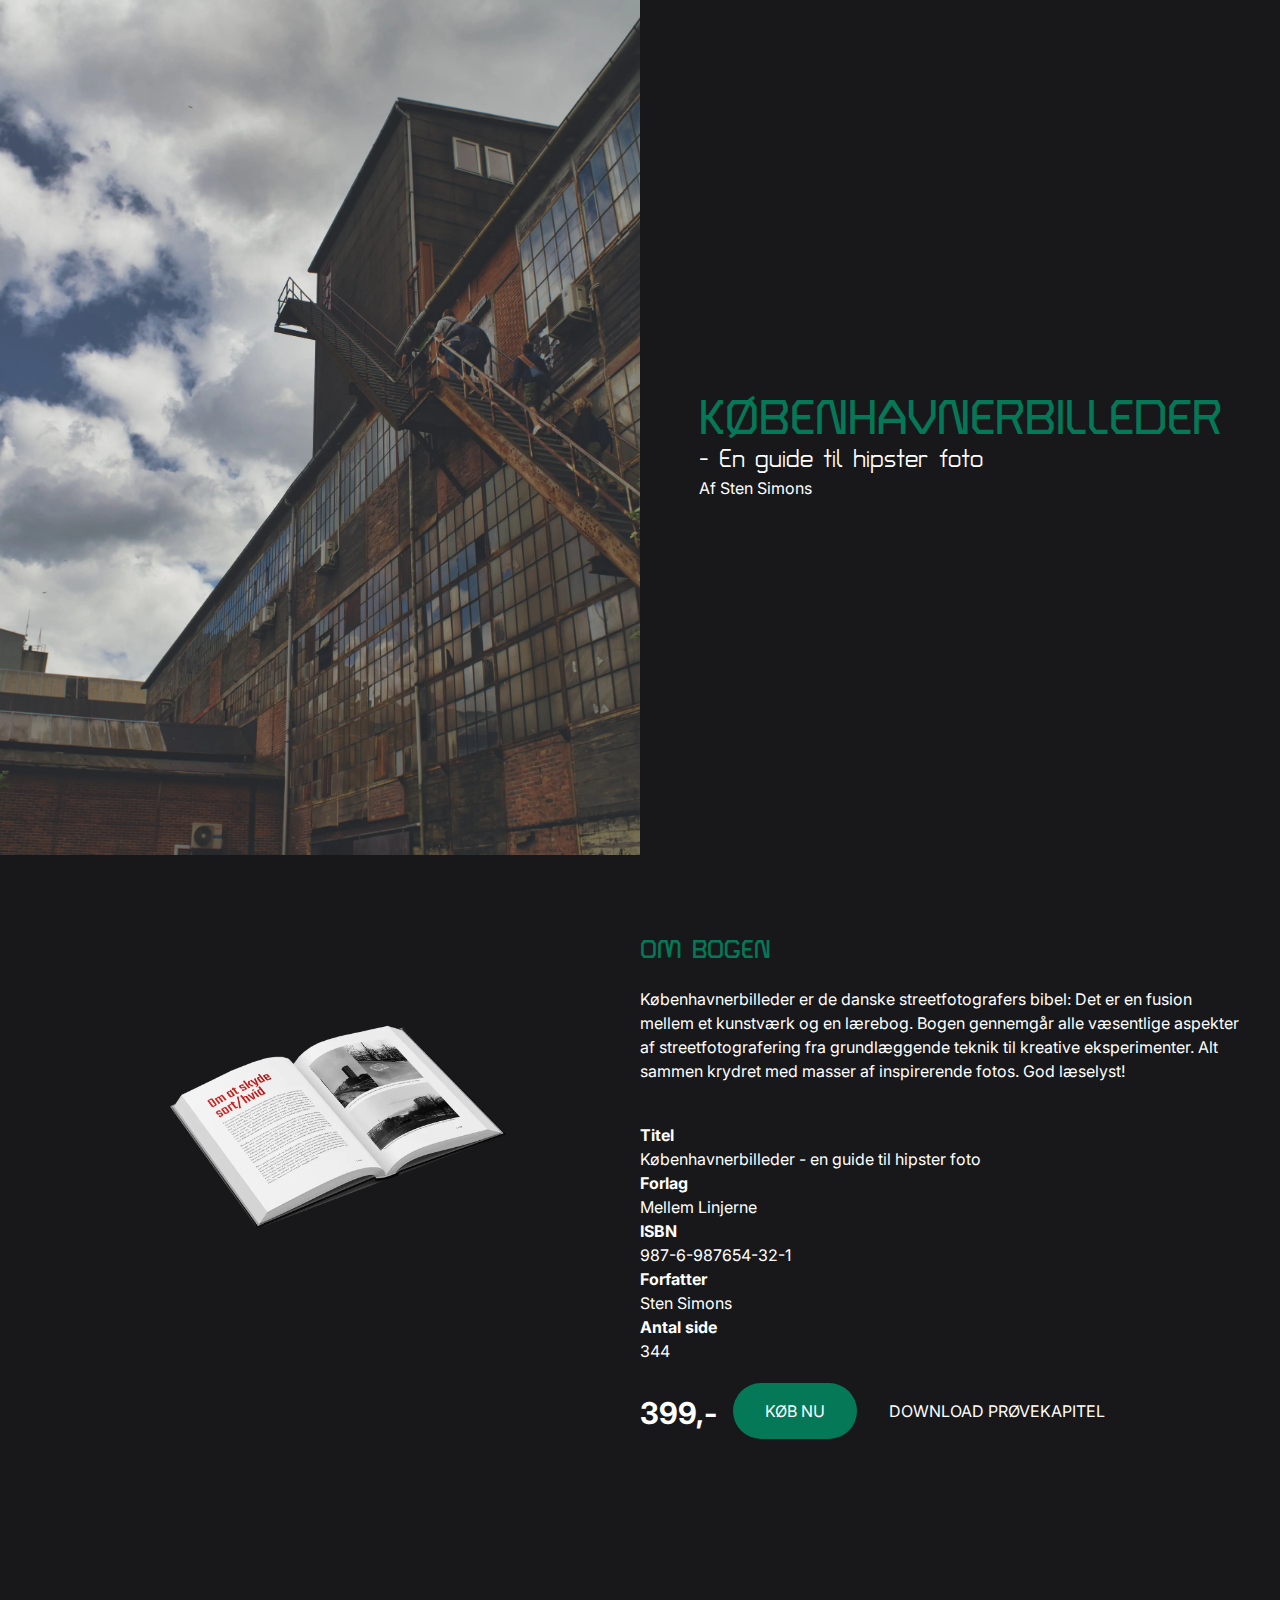
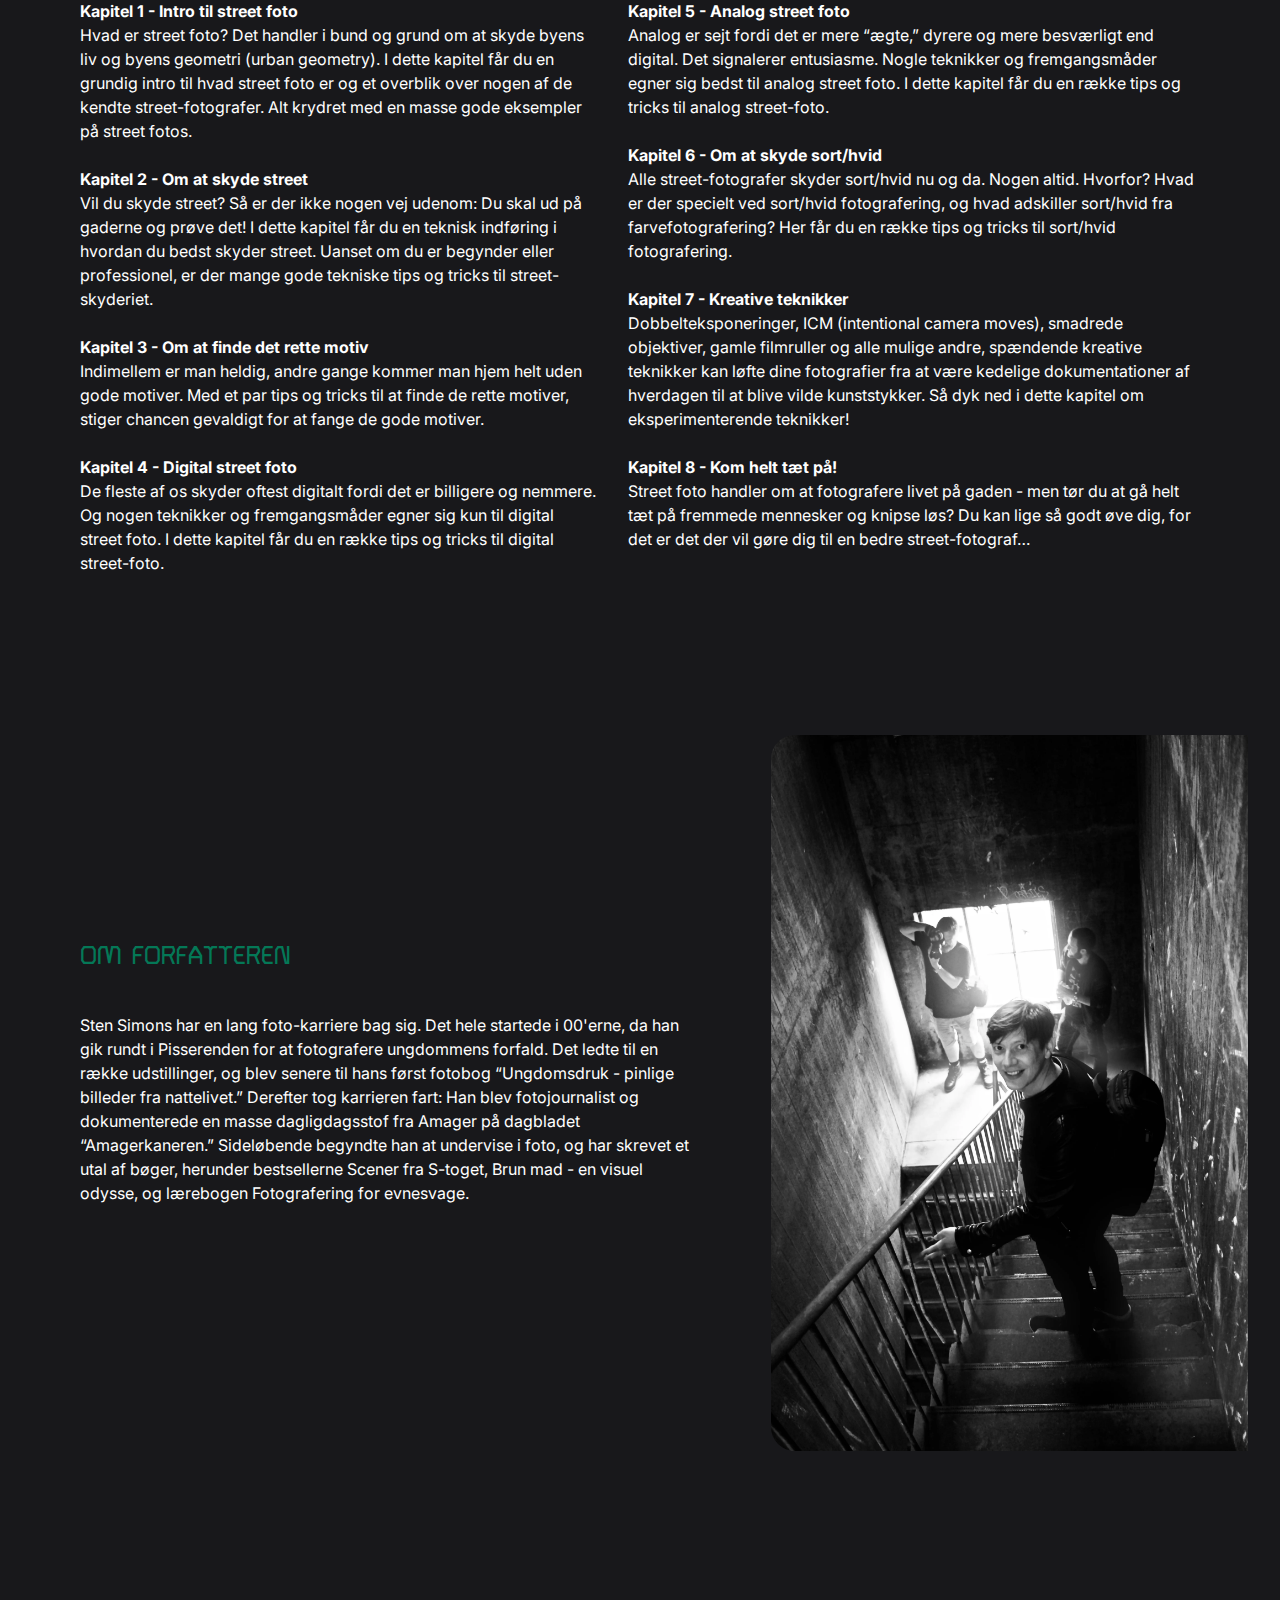
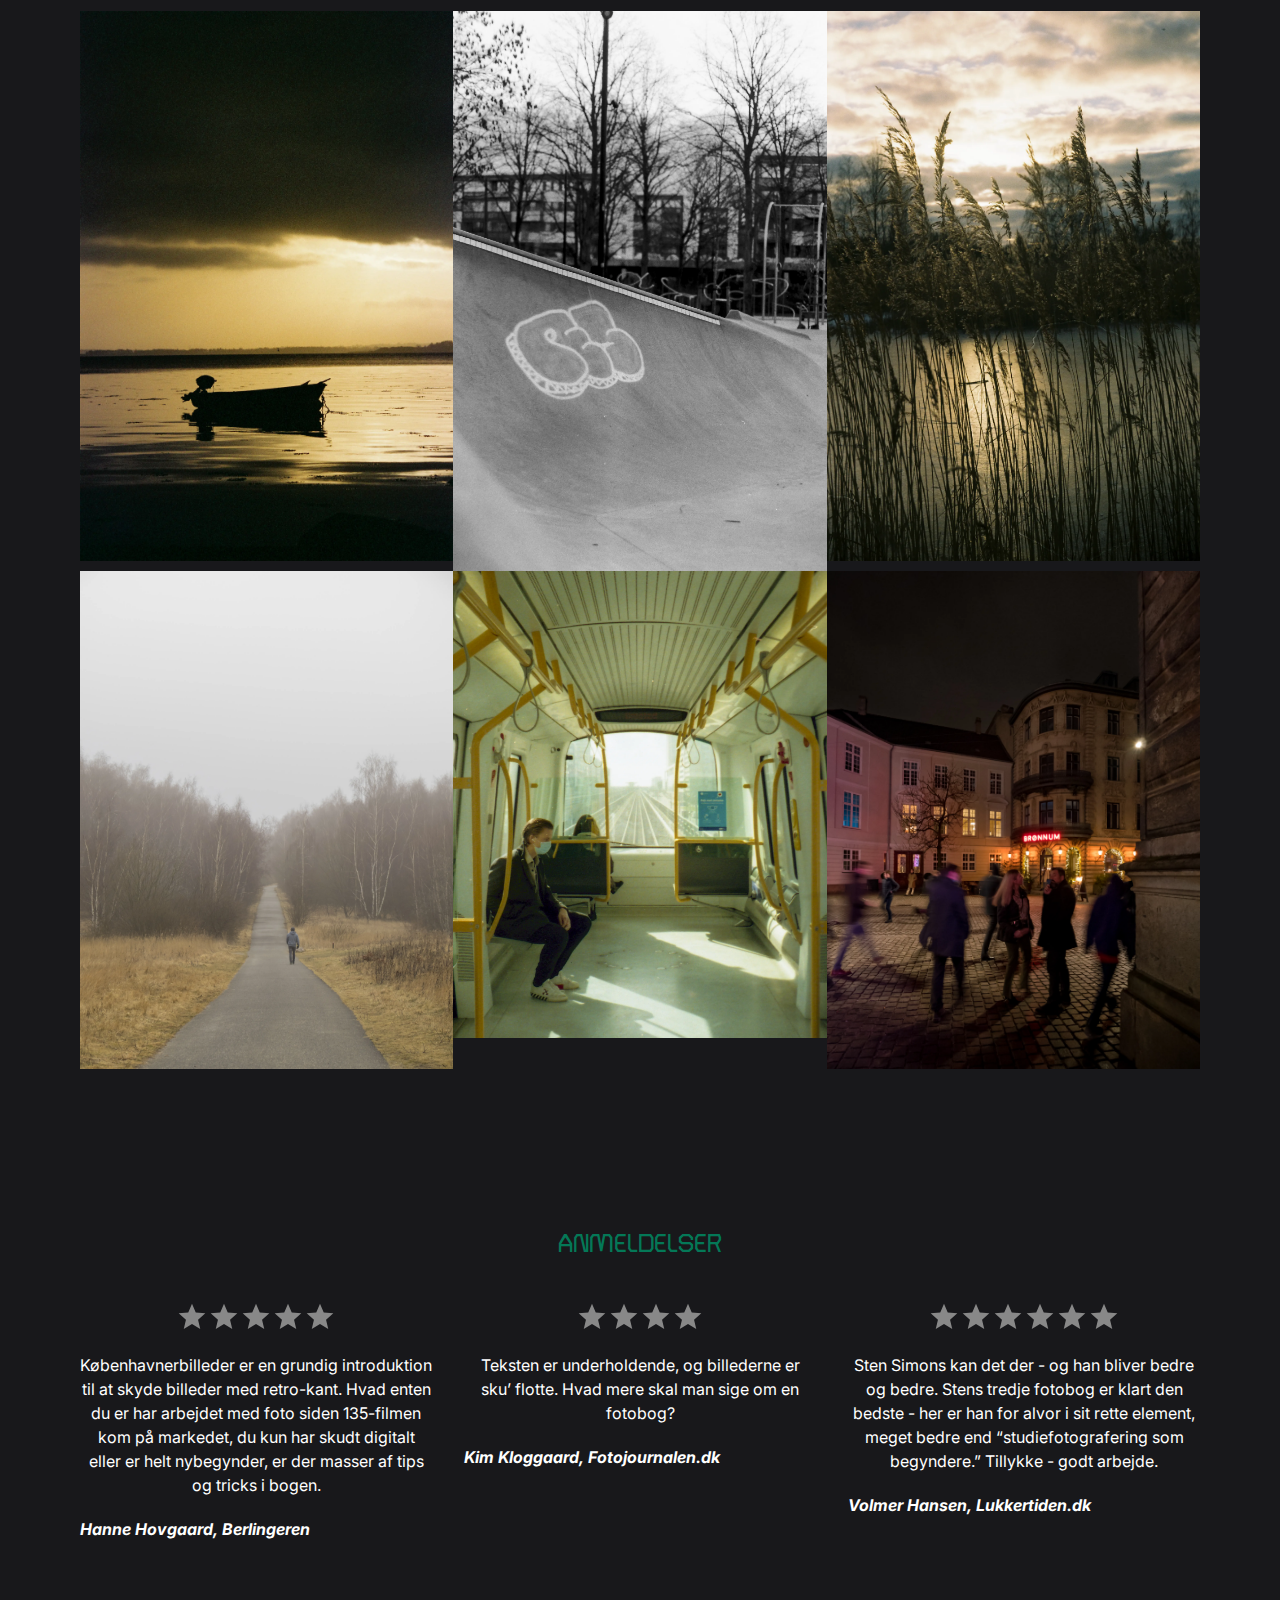
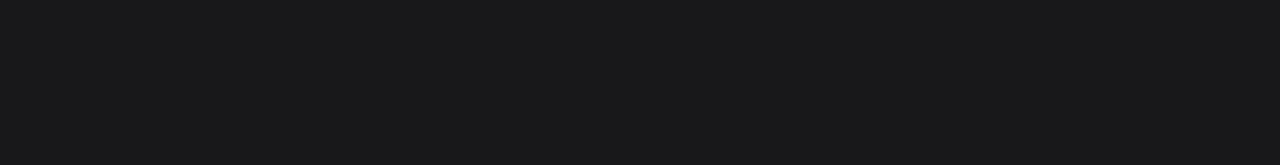
==== commit 363cc68a: "Updates" ====
--- a/index.html
+++ b/index.html
@@ -11,26 +11,34 @@
       href="https://fonts.googleapis.com/css2?family=Inter:wght@100;200;300;400;500;600;700;800;900&display=swap"
       rel="stylesheet"
     />
+    <link rel="preconnect" href="https://fonts.googleapis.com" />
+    <link rel="preconnect" href="https://fonts.gstatic.com" crossorigin />
+    <link
+      href="https://fonts.googleapis.com/css2?family=Turret+Road:wght@800&display=swap"
+      rel="stylesheet"
+    />
     <script type="module" crossorigin src="./assets/main.ae54f498.js"></script>
-    <link rel="stylesheet" href="./assets/index.e3ad547f.css">
+    <link rel="stylesheet" href="./assets/index.1801f47c.css">
   </head>
-  <body class="bg-zinc-900 text-white">
+  <body class="bg-background text-tekst">
     <section class="md:mb-10 md:grid md:grid-cols-2 md:place-items-center">
       <div class="text-center">
         <img class="mb-10" src="img/splash.webp" alt="" />
       </div>
       <div class="p-8">
-        <h1 class="font text-4xl font-bold md:text-5xl">KØBENHAVNERBILLEDER</h1>
+        <h1 class="text-4xl font-bold text-overskrift md:text-5xl">
+          KØBENHAVNERBILLEDER
+        </h1>
         <h2 class="text-2xl font-medium">- En guide til hipster foto</h2>
         <h3>Af Sten Simons</h3>
       </div>
     </section>
-    <section class="mb-20 p-8 md:mb-40 md:grid md:grid-cols-2">
+    <section class="m-8 mb-20 md:mb-40 md:grid md:grid-cols-2">
       <div>
         <img src="img/bog2.webp" alt="" />
       </div>
       <div>
-        <h2 class="mb-5 text-2xl font-black text-emerald-700">OM BOGEN</h2>
+        <h2 class="mb-5 text-2xl font-black text-overskrift">OM BOGEN</h2>
         <p class="mb-10">
           Københavnerbilleder er de danske streetfotografers bibel: Det er en
           fusion mellem et kunstværk og en lærebog. Bogen gennemgår alle
@@ -52,7 +60,7 @@
         </div>
         <div class="flex gap-4">
           <h4 class="mt-3 text-3xl font-bold">399,-</h4>
-          <button class="rounded-full bg-emerald-700 p-4 pl-8 pr-8">
+          <button class="rounded-full bg-overskrift p-4 pl-8 pr-8">
             KØB NU
           </button>
           <button class="rounded-full p-4">DOWNLOAD PRØVEKAPITEL</button>
@@ -124,12 +132,10 @@
       </div>
     </section>
 
-    <section class="mt-40 gap-20 md:ml-20 md:flex md:place-items-center">
+    <section class="m-8 mt-40 gap-20 md:ml-20 md:flex md:place-items-center">
       <div class="">
-        <h2 class="mb-10 text-2xl font-bold text-emerald-700">
-          OM FORFATTEREN
-        </h2>
-        <p>
+        <h2 class="mb-10 text-2xl font-bold text-overskrift">OM FORFATTEREN</h2>
+        <p class="mb-10">
           Sten Simons har en lang foto-karriere bag sig. Det hele startede i
           00'erne, da han gik rundt i Pisserenden for at fotografere ungdommens
           forfald. Det ledte til en række udstillinger, og blev senere til hans
@@ -146,7 +152,9 @@
       </div>
     </section>
 
-    <section class="m-8 grid grid-cols-3 md:m-20">
+    <section
+      class="m-8 grid grid-cols-2 md:m-20 md:mt-40 md:grid md:grid-cols-3"
+    >
       <img src="img/foraar-med-et-agfa-lebox-2-20.webp" alt="" />
       <img src="img/nikkormat-ft2-remiseparken-7.webp" alt="" />
       <img src="img/vinter-2021-med-lomo-smena-17.webp" alt="" />
@@ -158,8 +166,10 @@
       <img src="img/kbh-by-night-3.webp" alt="" />
     </section>
 
-    <section class="m-8 md:m-20 md:mb-40">
-      <h2 class="mb-20 text-4xl font-bold text-emerald-700">Anmeldelser</h2>
+    <section class="m-8 md:m-20 md:mb-40 md:mt-40">
+      <h2 class="mt-28 mb-10 text-center text-2xl font-bold text-overskrift">
+        ANMELDELSER
+      </h2>
       <div class="gap-8 md:grid md:grid-cols-3">
         <div>
           <div class="flex justify-center">
@@ -200,7 +210,9 @@
             135-filmen kom på markedet, du kun har skudt digitalt eller er helt
             nybegynder, er der masser af tips og tricks i bogen.
           </p>
-          <h4 class="mt-5 font-bold italic">Hanne Hovgaard, Berlingeren</h4>
+          <h4 class="mt-5 mb-16 font-bold italic">
+            Hanne Hovgaard, Berlingeren
+          </h4>
         </div>
         <div>
           <div class="flex justify-center">
@@ -233,7 +245,9 @@
             Teksten er underholdende, og billederne er sku’ flotte. Hvad mere
             skal man sige om en fotobog?
           </p>
-          <h4 class="mt-5 font-bold italic">Kim Kloggaard, Fotojournalen.dk</h4>
+          <h4 class="mt-5 mb-16 font-bold italic">
+            Kim Kloggaard, Fotojournalen.dk
+          </h4>
         </div>
         <div>
           <div class="flex justify-center">
@@ -280,7 +294,9 @@
             element, meget bedre end “studiefotografering som begyndere.”
             Tillykke - godt arbejde.
           </p>
-          <h4 class="mt-5 font-bold italic">Volmer Hansen, Lukkertiden.dk</h4>
+          <h4 class="mt-5 mb-10 font-bold italic">
+            Volmer Hansen, Lukkertiden.dk
+          </h4>
         </div>
       </div>
     </section>
--- a/assets/index.1801f47c.css
+++ b/assets/index.1801f47c.css
@@ -0,0 +1 @@
+*,:before,:after{box-sizing:border-box;border-width:0;border-style:solid;border-color:currentColor}:before,:after{--tw-content: ""}html{line-height:1.5;-webkit-text-size-adjust:100%;-moz-tab-size:4;-o-tab-size:4;tab-size:4;font-family:ui-sans-serif,system-ui,-apple-system,BlinkMacSystemFont,Segoe UI,Roboto,Helvetica Neue,Arial,Noto Sans,sans-serif,"Apple Color Emoji","Segoe UI Emoji",Segoe UI Symbol,"Noto Color Emoji"}body{margin:0;line-height:inherit}hr{height:0;color:inherit;border-top-width:1px}abbr:where([title]){-webkit-text-decoration:underline dotted;text-decoration:underline dotted}h1,h2,h3,h4,h5,h6{font-size:inherit;font-weight:inherit}a{color:inherit;text-decoration:inherit}b,strong{font-weight:bolder}code,kbd,samp,pre{font-family:ui-monospace,SFMono-Regular,Menlo,Monaco,Consolas,Liberation Mono,Courier New,monospace;font-size:1em}small{font-size:80%}sub,sup{font-size:75%;line-height:0;position:relative;vertical-align:baseline}sub{bottom:-.25em}sup{top:-.5em}table{text-indent:0;border-color:inherit;border-collapse:collapse}button,input,optgroup,select,textarea{font-family:inherit;font-size:100%;font-weight:inherit;line-height:inherit;color:inherit;margin:0;padding:0}button,select{text-transform:none}button,[type=button],[type=reset],[type=submit]{-webkit-appearance:button;background-color:transparent;background-image:none}:-moz-focusring{outline:auto}:-moz-ui-invalid{box-shadow:none}progress{vertical-align:baseline}::-webkit-inner-spin-button,::-webkit-outer-spin-button{height:auto}[type=search]{-webkit-appearance:textfield;outline-offset:-2px}::-webkit-search-decoration{-webkit-appearance:none}::-webkit-file-upload-button{-webkit-appearance:button;font:inherit}summary{display:list-item}blockquote,dl,dd,h1,h2,h3,h4,h5,h6,hr,figure,p,pre{margin:0}fieldset{margin:0;padding:0}legend{padding:0}ol,ul,menu{list-style:none;margin:0;padding:0}textarea{resize:vertical}input::-moz-placeholder,textarea::-moz-placeholder{opacity:1;color:#9ca3af}input::placeholder,textarea::placeholder{opacity:1;color:#9ca3af}button,[role=button]{cursor:pointer}:disabled{cursor:default}img,svg,video,canvas,audio,iframe,embed,object{display:block;vertical-align:middle}img,video{max-width:100%;height:auto}[type=text],[type=email],[type=url],[type=password],[type=number],[type=date],[type=datetime-local],[type=month],[type=search],[type=tel],[type=time],[type=week],[multiple],textarea,select{-webkit-appearance:none;-moz-appearance:none;appearance:none;background-color:#fff;border-color:#6b7280;border-width:1px;border-radius:0;padding:.5rem .75rem;font-size:1rem;line-height:1.5rem;--tw-shadow: 0 0 #0000}[type=text]:focus,[type=email]:focus,[type=url]:focus,[type=password]:focus,[type=number]:focus,[type=date]:focus,[type=datetime-local]:focus,[type=month]:focus,[type=search]:focus,[type=tel]:focus,[type=time]:focus,[type=week]:focus,[multiple]:focus,textarea:focus,select:focus{outline:2px solid transparent;outline-offset:2px;--tw-ring-inset: var(--tw-empty, );--tw-ring-offset-width: 0px;--tw-ring-offset-color: #fff;--tw-ring-color: #2563eb;--tw-ring-offset-shadow: var(--tw-ring-inset) 0 0 0 var(--tw-ring-offset-width) var(--tw-ring-offset-color);--tw-ring-shadow: var(--tw-ring-inset) 0 0 0 calc(1px + var(--tw-ring-offset-width)) var(--tw-ring-color);box-shadow:var(--tw-ring-offset-shadow),var(--tw-ring-shadow),var(--tw-shadow);border-color:#2563eb}input::-moz-placeholder,textarea::-moz-placeholder{color:#6b7280;opacity:1}input::placeholder,textarea::placeholder{color:#6b7280;opacity:1}::-webkit-datetime-edit-fields-wrapper{padding:0}::-webkit-date-and-time-value{min-height:1.5em}::-webkit-datetime-edit,::-webkit-datetime-edit-year-field,::-webkit-datetime-edit-month-field,::-webkit-datetime-edit-day-field,::-webkit-datetime-edit-hour-field,::-webkit-datetime-edit-minute-field,::-webkit-datetime-edit-second-field,::-webkit-datetime-edit-millisecond-field,::-webkit-datetime-edit-meridiem-field{padding-top:0;padding-bottom:0}select{background-image:url("data:image/svg+xml,%3csvg xmlns='http://www.w3.org/2000/svg' fill='none' viewBox='0 0 20 20'%3e%3cpath stroke='%236b7280' stroke-linecap='round' stroke-linejoin='round' stroke-width='1.5' d='M6 8l4 4 4-4'/%3e%3c/svg%3e");background-position:right .5rem center;background-repeat:no-repeat;background-size:1.5em 1.5em;padding-right:2.5rem;-webkit-print-color-adjust:exact;color-adjust:exact;print-color-adjust:exact}[multiple]{background-image:initial;background-position:initial;background-repeat:unset;background-size:initial;padding-right:.75rem;-webkit-print-color-adjust:unset;color-adjust:unset;print-color-adjust:unset}[type=checkbox],[type=radio]{-webkit-appearance:none;-moz-appearance:none;appearance:none;padding:0;-webkit-print-color-adjust:exact;color-adjust:exact;print-color-adjust:exact;display:inline-block;vertical-align:middle;background-origin:border-box;-webkit-user-select:none;-moz-user-select:none;user-select:none;flex-shrink:0;height:1rem;width:1rem;color:#2563eb;background-color:#fff;border-color:#6b7280;border-width:1px;--tw-shadow: 0 0 #0000}[type=checkbox]{border-radius:0}[type=radio]{border-radius:100%}[type=checkbox]:focus,[type=radio]:focus{outline:2px solid transparent;outline-offset:2px;--tw-ring-inset: var(--tw-empty, );--tw-ring-offset-width: 2px;--tw-ring-offset-color: #fff;--tw-ring-color: #2563eb;--tw-ring-offset-shadow: var(--tw-ring-inset) 0 0 0 var(--tw-ring-offset-width) var(--tw-ring-offset-color);--tw-ring-shadow: var(--tw-ring-inset) 0 0 0 calc(2px + var(--tw-ring-offset-width)) var(--tw-ring-color);box-shadow:var(--tw-ring-offset-shadow),var(--tw-ring-shadow),var(--tw-shadow)}[type=checkbox]:checked,[type=radio]:checked{border-color:transparent;background-color:currentColor;background-size:100% 100%;background-position:center;background-repeat:no-repeat}[type=checkbox]:checked{background-image:url("data:image/svg+xml,%3csvg viewBox='0 0 16 16' fill='white' xmlns='http://www.w3.org/2000/svg'%3e%3cpath d='M12.207 4.793a1 1 0 010 1.414l-5 5a1 1 0 01-1.414 0l-2-2a1 1 0 011.414-1.414L6.5 9.086l4.293-4.293a1 1 0 011.414 0z'/%3e%3c/svg%3e")}[type=radio]:checked{background-image:url("data:image/svg+xml,%3csvg viewBox='0 0 16 16' fill='white' xmlns='http://www.w3.org/2000/svg'%3e%3ccircle cx='8' cy='8' r='3'/%3e%3c/svg%3e")}[type=checkbox]:checked:hover,[type=checkbox]:checked:focus,[type=radio]:checked:hover,[type=radio]:checked:focus{border-color:transparent;background-color:currentColor}[type=checkbox]:indeterminate{background-image:url("data:image/svg+xml,%3csvg xmlns='http://www.w3.org/2000/svg' fill='none' viewBox='0 0 16 16'%3e%3cpath stroke='white' stroke-linecap='round' stroke-linejoin='round' stroke-width='2' d='M4 8h8'/%3e%3c/svg%3e");border-color:transparent;background-color:currentColor;background-size:100% 100%;background-position:center;background-repeat:no-repeat}[type=checkbox]:indeterminate:hover,[type=checkbox]:indeterminate:focus{border-color:transparent;background-color:currentColor}[type=file]{background:unset;border-color:inherit;border-width:0;border-radius:0;padding:0;font-size:unset;line-height:inherit}[type=file]:focus{outline:1px solid ButtonText;outline:1px auto -webkit-focus-ring-color}body{font-family:Inter,sans-serif}h1,h2{font-family:Turret Road,cursive}*,:before,:after{--tw-border-spacing-x: 0;--tw-border-spacing-y: 0;--tw-translate-x: 0;--tw-translate-y: 0;--tw-rotate: 0;--tw-skew-x: 0;--tw-skew-y: 0;--tw-scale-x: 1;--tw-scale-y: 1;--tw-pan-x: ;--tw-pan-y: ;--tw-pinch-zoom: ;--tw-scroll-snap-strictness: proximity;--tw-ordinal: ;--tw-slashed-zero: ;--tw-numeric-figure: ;--tw-numeric-spacing: ;--tw-numeric-fraction: ;--tw-ring-inset: ;--tw-ring-offset-width: 0px;--tw-ring-offset-color: #fff;--tw-ring-color: rgb(59 130 246 / .5);--tw-ring-offset-shadow: 0 0 #0000;--tw-ring-shadow: 0 0 #0000;--tw-shadow: 0 0 #0000;--tw-shadow-colored: 0 0 #0000;--tw-blur: ;--tw-brightness: ;--tw-contrast: ;--tw-grayscale: ;--tw-hue-rotate: ;--tw-invert: ;--tw-saturate: ;--tw-sepia: ;--tw-drop-shadow: ;--tw-backdrop-blur: ;--tw-backdrop-brightness: ;--tw-backdrop-contrast: ;--tw-backdrop-grayscale: ;--tw-backdrop-hue-rotate: ;--tw-backdrop-invert: ;--tw-backdrop-opacity: ;--tw-backdrop-saturate: ;--tw-backdrop-sepia: }::-webkit-backdrop{--tw-border-spacing-x: 0;--tw-border-spacing-y: 0;--tw-translate-x: 0;--tw-translate-y: 0;--tw-rotate: 0;--tw-skew-x: 0;--tw-skew-y: 0;--tw-scale-x: 1;--tw-scale-y: 1;--tw-pan-x: ;--tw-pan-y: ;--tw-pinch-zoom: ;--tw-scroll-snap-strictness: proximity;--tw-ordinal: ;--tw-slashed-zero: ;--tw-numeric-figure: ;--tw-numeric-spacing: ;--tw-numeric-fraction: ;--tw-ring-inset: ;--tw-ring-offset-width: 0px;--tw-ring-offset-color: #fff;--tw-ring-color: rgb(59 130 246 / .5);--tw-ring-offset-shadow: 0 0 #0000;--tw-ring-shadow: 0 0 #0000;--tw-shadow: 0 0 #0000;--tw-shadow-colored: 0 0 #0000;--tw-blur: ;--tw-brightness: ;--tw-contrast: ;--tw-grayscale: ;--tw-hue-rotate: ;--tw-invert: ;--tw-saturate: ;--tw-sepia: ;--tw-drop-shadow: ;--tw-backdrop-blur: ;--tw-backdrop-brightness: ;--tw-backdrop-contrast: ;--tw-backdrop-grayscale: ;--tw-backdrop-hue-rotate: ;--tw-backdrop-invert: ;--tw-backdrop-opacity: ;--tw-backdrop-saturate: ;--tw-backdrop-sepia: }::backdrop{--tw-border-spacing-x: 0;--tw-border-spacing-y: 0;--tw-translate-x: 0;--tw-translate-y: 0;--tw-rotate: 0;--tw-skew-x: 0;--tw-skew-y: 0;--tw-scale-x: 1;--tw-scale-y: 1;--tw-pan-x: ;--tw-pan-y: ;--tw-pinch-zoom: ;--tw-scroll-snap-strictness: proximity;--tw-ordinal: ;--tw-slashed-zero: ;--tw-numeric-figure: ;--tw-numeric-spacing: ;--tw-numeric-fraction: ;--tw-ring-inset: ;--tw-ring-offset-width: 0px;--tw-ring-offset-color: #fff;--tw-ring-color: rgb(59 130 246 / .5);--tw-ring-offset-shadow: 0 0 #0000;--tw-ring-shadow: 0 0 #0000;--tw-shadow: 0 0 #0000;--tw-shadow-colored: 0 0 #0000;--tw-blur: ;--tw-brightness: ;--tw-contrast: ;--tw-grayscale: ;--tw-hue-rotate: ;--tw-invert: ;--tw-saturate: ;--tw-sepia: ;--tw-drop-shadow: ;--tw-backdrop-blur: ;--tw-backdrop-brightness: ;--tw-backdrop-contrast: ;--tw-backdrop-grayscale: ;--tw-backdrop-hue-rotate: ;--tw-backdrop-invert: ;--tw-backdrop-opacity: ;--tw-backdrop-saturate: ;--tw-backdrop-sepia: }.m-8{margin:2rem}.mb-10{margin-bottom:2.5rem}.mb-20{margin-bottom:5rem}.mb-5{margin-bottom:1.25rem}.mt-3{margin-top:.75rem}.mt-6{margin-top:1.5rem}.mt-40{margin-top:10rem}.mt-28{margin-top:7rem}.mt-5{margin-top:1.25rem}.mb-16{margin-bottom:4rem}.flex{display:flex}.grid{display:grid}.grid-cols-2{grid-template-columns:repeat(2,minmax(0,1fr))}.justify-center{justify-content:center}.gap-4{gap:1rem}.gap-8{gap:2rem}.gap-20{gap:5rem}.rounded-full{border-radius:9999px}.rounded-l-3xl{border-top-left-radius:1.5rem;border-bottom-left-radius:1.5rem}.bg-background{--tw-bg-opacity: 1;background-color:rgb(24 24 27 / var(--tw-bg-opacity))}.bg-overskrift{--tw-bg-opacity: 1;background-color:rgb(4 120 87 / var(--tw-bg-opacity))}.p-8{padding:2rem}.p-4{padding:1rem}.pl-8{padding-left:2rem}.pr-8{padding-right:2rem}.text-center{text-align:center}.text-4xl{font-size:2.25rem;line-height:2.5rem}.text-2xl{font-size:1.5rem;line-height:2rem}.text-3xl{font-size:1.875rem;line-height:2.25rem}.font-bold{font-weight:700}.font-medium{font-weight:500}.font-black{font-weight:900}.italic{font-style:italic}.text-tekst{--tw-text-opacity: 1;color:rgb(255 255 255 / var(--tw-text-opacity))}.text-overskrift{--tw-text-opacity: 1;color:rgb(4 120 87 / var(--tw-text-opacity))}.ring{--tw-ring-offset-shadow: var(--tw-ring-inset) 0 0 0 var(--tw-ring-offset-width) var(--tw-ring-offset-color);--tw-ring-shadow: var(--tw-ring-inset) 0 0 0 calc(3px + var(--tw-ring-offset-width)) var(--tw-ring-color);box-shadow:var(--tw-ring-offset-shadow),var(--tw-ring-shadow),var(--tw-shadow, 0 0 #0000)}@media (min-width: 768px){.md\:m-20{margin:5rem}.md\:mb-10{margin-bottom:2.5rem}.md\:mb-40{margin-bottom:10rem}.md\:ml-20{margin-left:5rem}.md\:mt-40{margin-top:10rem}.md\:flex{display:flex}.md\:grid{display:grid}.md\:grid-cols-2{grid-template-columns:repeat(2,minmax(0,1fr))}.md\:grid-cols-3{grid-template-columns:repeat(3,minmax(0,1fr))}.md\:place-items-center{place-items:center}.md\:justify-start{justify-content:flex-start}.md\:text-5xl{font-size:3rem;line-height:1}}
